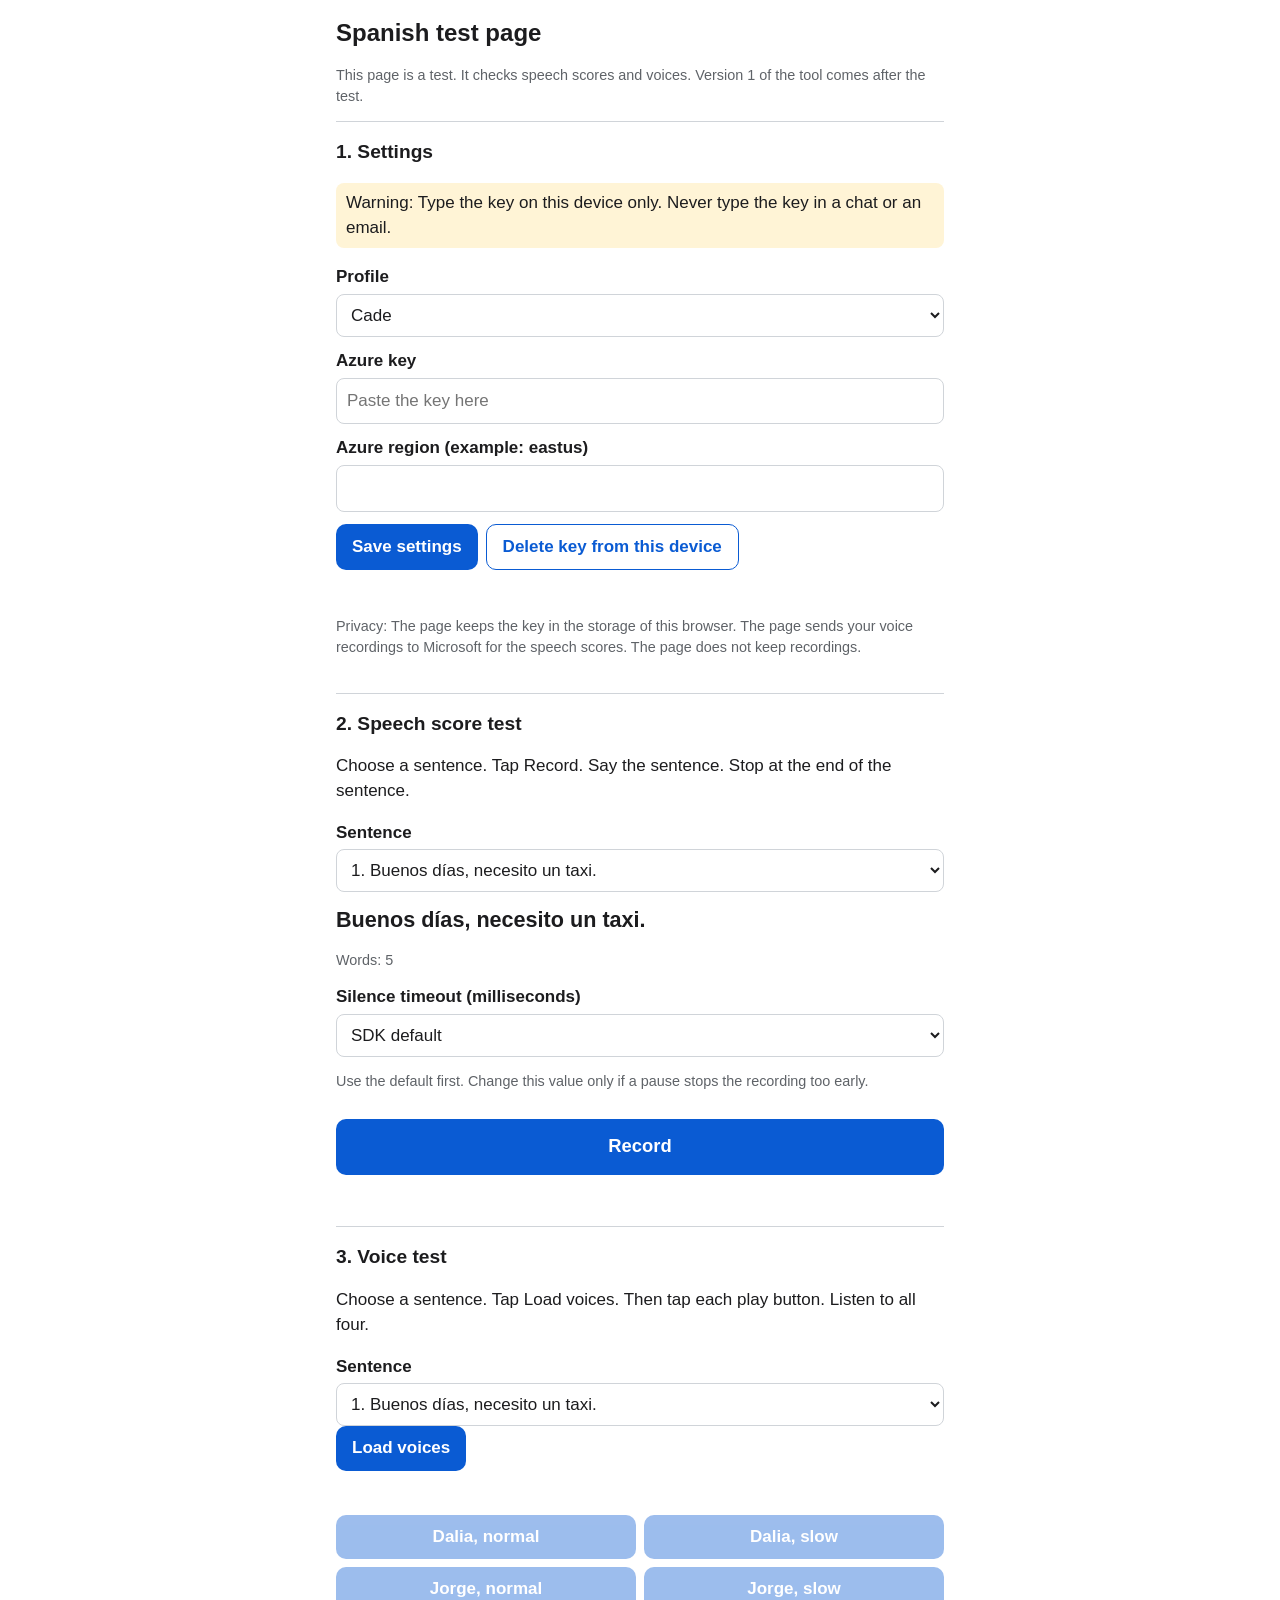
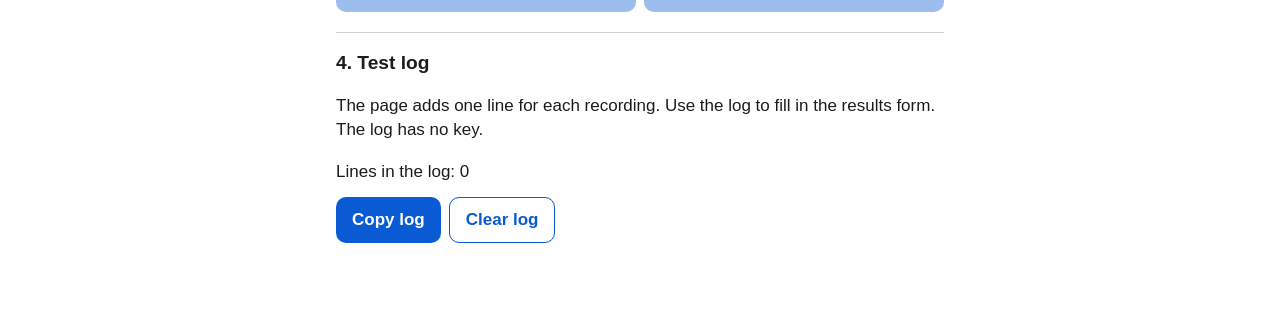
==== index.html @ cf4aa792 "Add files via upload" ====
<!DOCTYPE html>
<html lang="en">
<head>
  <meta charset="utf-8">
  <meta name="viewport" content="width=device-width, initial-scale=1, viewport-fit=cover">
  <title>Spanish test page</title>
  <meta name="apple-mobile-web-app-capable" content="yes">
  <meta name="mobile-web-app-capable" content="yes">
  <meta name="apple-mobile-web-app-title" content="Spanish test">
  <meta name="apple-mobile-web-app-status-bar-style" content="default">
  <link rel="manifest" href="manifest.webmanifest">
  <link rel="stylesheet" href="css/styles.css">
</head>
<body>
  <main>
    <h1>Spanish test page</h1>
    <p class="note">This page is a test. It checks speech scores and voices. Version 1 of the tool comes after the test.</p>

    <!-- SETTINGS -->
    <section id="settings">
      <h2>1. Settings</h2>
      <p class="warn">Warning: Type the key on this device only. Never type the key in a chat or an email.</p>
      <label for="profile">Profile</label>
      <select id="profile">
        <option value="cade">Cade</option>
        <option value="casey">Casey</option>
      </select>

      <label for="azureKey">Azure key</label>
      <input id="azureKey" type="password" autocomplete="off" autocapitalize="off" autocorrect="off" spellcheck="false">

      <label for="azureRegion">Azure region (example: eastus)</label>
      <input id="azureRegion" type="text" autocomplete="off" autocapitalize="off" autocorrect="off" spellcheck="false">

      <div class="row">
        <button id="saveSettings" type="button">Save settings</button>
        <button id="clearKey" type="button" class="secondary">Delete key from this device</button>
      </div>
      <p id="settingsStatus" class="status" role="status"></p>
      <p class="note">Privacy: The page keeps the key in the storage of this browser. The page sends your voice recordings to Microsoft for the speech scores. The page does not keep recordings.</p>
    </section>

    <!-- FUNCTION 1: SPEECH SCORE -->
    <section id="scoreTest">
      <h2>2. Speech score test</h2>
      <p>Choose a sentence. Tap Record. Say the sentence. Stop at the end of the sentence.</p>

      <label for="sentence">Sentence</label>
      <select id="sentence"></select>

      <p id="sentenceText" class="sentence" lang="es-MX"></p>
      <p id="sentenceCount" class="note"></p>

      <label for="silenceMs">Silence timeout (milliseconds)</label>
      <select id="silenceMs">
        <option value="">SDK default</option>
        <option value="1000">1000</option>
        <option value="2000">2000</option>
        <option value="3000">3000</option>
      </select>
      <p class="note">Use the default first. Change this value only if a pause stops the recording too early.</p>

      <button id="recordBtn" type="button" class="big">Record</button>
      <p id="recordStatus" class="status" role="status"></p>
      <p id="busy" class="busy" hidden>Waiting for the result from Azure…</p>

      <div id="resultBox" hidden>
        <h3>Result</h3>
        <p id="verdict" class="verdict"></p>
        <p id="scoreWarning" class="warn" hidden></p>
        <table class="scores">
          <tbody>
            <tr><th>Pronunciation score</th><td id="sPron">-</td></tr>
            <tr><th>Accuracy</th><td id="sAcc">-</td></tr>
            <tr><th>Fluency</th><td id="sFlu">-</td></tr>
            <tr><th>Completeness</th><td id="sCom">-</td></tr>
            <tr><th>Omitted words</th><td id="sOmit">-</td></tr>
            <tr><th>Inserted words</th><td id="sIns">-</td></tr>
            <tr><th>Words in the sentence</th><td id="sWords">-</td></tr>
            <tr><th>Time: tap to result</th><td id="tTotal">-</td></tr>
            <tr><th>Time: end of speech to result</th><td id="tWait">-</td></tr>
            <tr><th>Length of audio</th><td id="tAudio">-</td></tr>
          </tbody>
        </table>
        <p class="note">Pass rule in this test: accuracy 75 or more, fluency 70 or more, and no omitted word.</p>

        <h3>Words</h3>
        <p class="note">Green is 80 or more. Yellow is 60 to 79. Red is less than 60. Tap a word to see its score.</p>
        <div id="words" class="words"></div>
        <p id="wordDetail" class="status" role="status"></p>

        <h3>Text that Azure heard</h3>
        <p id="heard" lang="es-MX"></p>

        <details>
          <summary>All results from Azure (raw)</summary>
          <pre id="rawJson"></pre>
        </details>
      </div>
    </section>

    <!-- FUNCTION 2: VOICES -->
    <section id="voiceTest">
      <h2>3. Voice test</h2>
      <p>Choose a sentence. Tap Load voices. Then tap each play button. Listen to all four.</p>

      <label for="voiceSentence">Sentence</label>
      <select id="voiceSentence"></select>

      <button id="loadVoices" type="button">Load voices</button>
      <p id="voiceStatus" class="status" role="status"></p>

      <div class="grid">
        <button type="button" class="play" data-voice="es-MX-DaliaNeural" data-rate="1" disabled>Dalia, normal</button>
        <button type="button" class="play" data-voice="es-MX-DaliaNeural" data-rate="0.85" disabled>Dalia, slow</button>
        <button type="button" class="play" data-voice="es-MX-JorgeNeural" data-rate="1" disabled>Jorge, normal</button>
        <button type="button" class="play" data-voice="es-MX-JorgeNeural" data-rate="0.85" disabled>Jorge, slow</button>
      </div>
      <audio id="player" playsinline></audio>
    </section>

    <!-- LOG -->
    <section id="logSection">
      <h2>4. Test log</h2>
      <p>The page adds one line for each recording. Use the log to fill in the results form. The log has no key.</p>
      <p id="logCount" class="status"></p>
      <div class="row">
        <button id="copyLog" type="button">Copy log</button>
        <button id="clearLog" type="button" class="secondary">Clear log</button>
      </div>
      <textarea id="logText" rows="6" readonly hidden></textarea>
      <p id="logStatus" class="status" role="status"></p>
    </section>
  </main>

  <script src="js/vendor/microsoft.cognitiveservices.speech.sdk.bundle-min.js"></script>
  <script src="js/test.js"></script>
</body>
</html>
---- css/styles.css ----
/* Spanish test page - styles. Plain CSS, no framework. */

:root {
  --bg: #ffffff;
  --fg: #1c1c1e;
  --muted: #5f6368;
  --line: #d0d4d9;
  --accent: #0a5bd3;
  --accent-fg: #ffffff;
  --green: #1e8e3e;
  --yellow: #f2b600;
  --red: #d93025;
  --warn-bg: #fff4d6;
}

@media (prefers-color-scheme: dark) {
  :root {
    --bg: #121212;
    --fg: #f1f1f1;
    --muted: #a8adb3;
    --line: #3a3d41;
    --accent: #5b9dff;
    --accent-fg: #0b0b0b;
    --warn-bg: #3b3115;
  }
}

* { box-sizing: border-box; }

html { -webkit-text-size-adjust: 100%; }

body {
  margin: 0;
  background: var(--bg);
  color: var(--fg);
  font: 17px/1.45 -apple-system, BlinkMacSystemFont, "Helvetica Neue", Arial, sans-serif;
  padding: env(safe-area-inset-top) env(safe-area-inset-right) env(safe-area-inset-bottom) env(safe-area-inset-left);
}

main {
  max-width: 640px;
  margin: 0 auto;
  padding: 16px;
}

h1 { font-size: 1.5rem; margin: 0 0 8px; }
h2 { font-size: 1.2rem; margin: 0 0 8px; }
h3 { font-size: 1.05rem; margin: 20px 0 6px; }

section {
  border-top: 1px solid var(--line);
  padding: 16px 0 20px;
}

label {
  display: block;
  margin: 12px 0 4px;
  font-weight: 600;
}

input, select, textarea {
  width: 100%;
  font: inherit; /* 17px or more stops zoom on iPhone */
  padding: 10px;
  border: 1px solid var(--line);
  border-radius: 8px;
  background: var(--bg);
  color: var(--fg);
}

textarea { font-family: ui-monospace, Menlo, monospace; font-size: 13px; margin-top: 8px; }

button {
  font: inherit;
  font-weight: 600;
  min-height: 44px;
  padding: 10px 16px;
  border: 0;
  border-radius: 10px;
  background: var(--accent);
  color: var(--accent-fg);
  cursor: pointer;
  touch-action: manipulation;
}

button.secondary {
  background: transparent;
  color: var(--accent);
  border: 1px solid var(--accent);
}

button.big { width: 100%; min-height: 56px; margin-top: 12px; font-size: 1.15rem; }
button.recording { background: var(--red); color: #ffffff; }
button:disabled { opacity: 0.4; cursor: default; }

.row { display: flex; flex-wrap: wrap; gap: 8px; margin-top: 12px; }
.grid { display: grid; grid-template-columns: 1fr 1fr; gap: 8px; margin-top: 12px; }

.note { color: var(--muted); font-size: 0.9rem; }
.status { min-height: 1.4em; margin: 8px 0 0; }
.status.error { color: var(--red); font-weight: 600; }
.warn { background: var(--warn-bg); padding: 8px 10px; border-radius: 8px; }

.sentence {
  font-size: 1.35rem;
  font-weight: 600;
  margin: 12px 0 2px;
}

.busy { font-weight: 600; }

.verdict { font-size: 1.15rem; font-weight: 700; }
.verdict.pass { color: var(--green); }
.verdict.fail { color: var(--red); }

table.scores { width: 100%; border-collapse: collapse; margin: 8px 0; }
table.scores th, table.scores td { text-align: left; padding: 6px 4px; border-bottom: 1px solid var(--line); font-weight: 400; }
table.scores td { font-weight: 700; text-align: right; }

.words { display: flex; flex-wrap: wrap; gap: 6px; }
.word {
  min-height: 40px;
  padding: 6px 10px;
  border-radius: 8px;
  border: 2px solid transparent;
  background: var(--line);
  color: var(--fg);
  font-weight: 600;
}
.word.green { background: var(--green); color: #ffffff; }
.word.yellow { background: var(--yellow); color: #1c1c1e; }
.word.red { background: var(--red); color: #ffffff; }
.word.omitted { text-decoration: line-through; border-color: var(--fg); }
.word.inserted { border-style: dashed; border-color: var(--fg); }

details { margin-top: 16px; }
pre {
  white-space: pre-wrap;
  word-break: break-word;
  font-size: 12px;
  background: var(--line);
  padding: 10px;
  border-radius: 8px;
  max-height: 360px;
  overflow: auto;
}
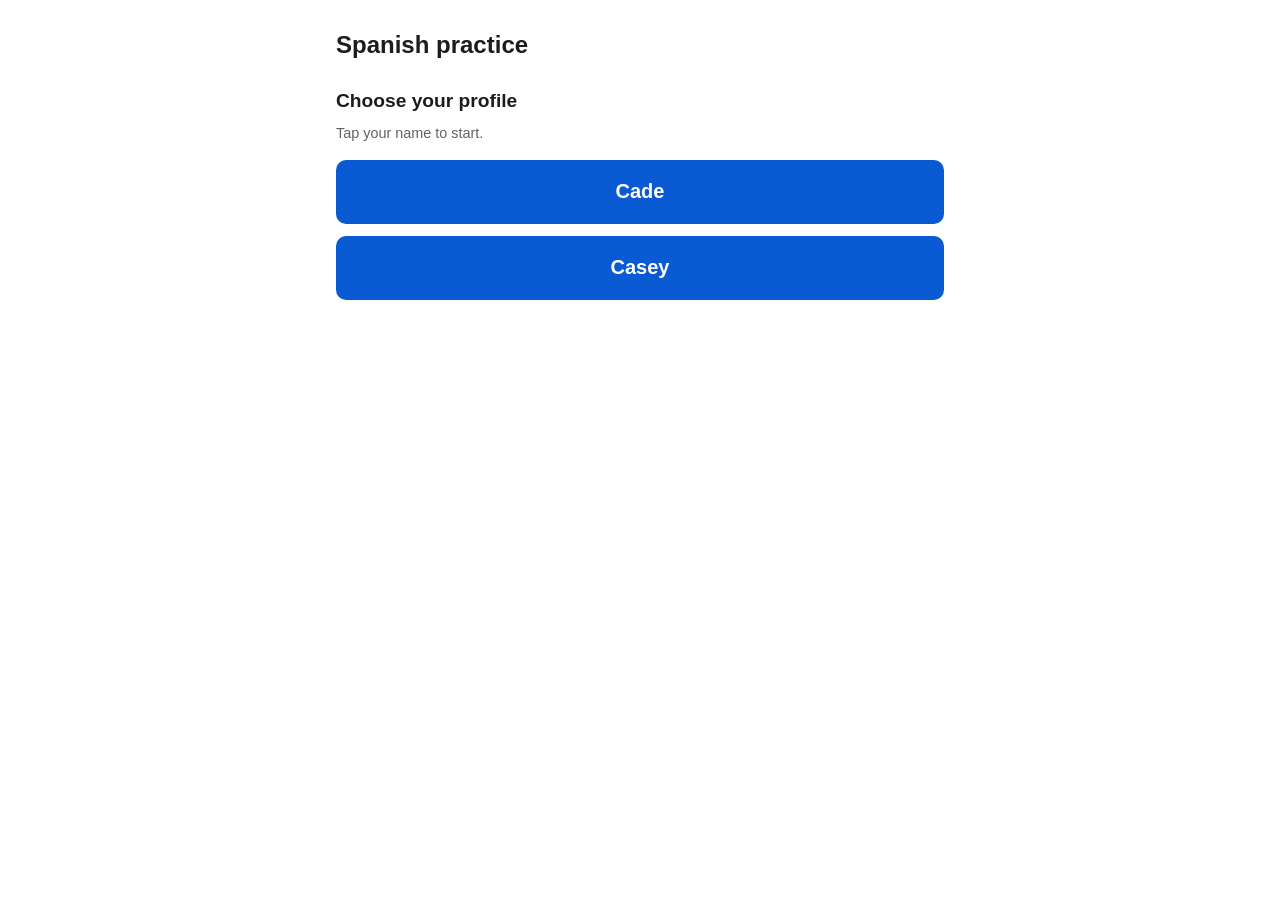
==== commit 69c04c43: "Step 7: page frame (profiles, Settings, lesson loader) - New main page: profile choice, lesson list," ====
--- a/index.html
+++ b/index.html
@@ -1,139 +1,117 @@
-<!DOCTYPE html>
+<!doctype html>
 <html lang="en">
 <head>
   <meta charset="utf-8">
   <meta name="viewport" content="width=device-width, initial-scale=1, viewport-fit=cover">
-  <title>Spanish test page</title>
   <meta name="apple-mobile-web-app-capable" content="yes">
   <meta name="mobile-web-app-capable" content="yes">
-  <meta name="apple-mobile-web-app-title" content="Spanish test">
-  <meta name="apple-mobile-web-app-status-bar-style" content="default">
+  <meta name="apple-mobile-web-app-title" content="Spanish">
   <link rel="manifest" href="manifest.webmanifest">
+  <link rel="icon" href="data:,">
   <link rel="stylesheet" href="css/styles.css">
+  <title>Spanish practice</title>
 </head>
 <body>
-  <main>
-    <h1>Spanish test page</h1>
-    <p class="note">This page is a test. It checks speech scores and voices. Version 1 of the tool comes after the test.</p>
+<main>
+  <!-- Shows when Safari cannot save data. -->
+  <p id="banner-storage" class="banner" role="alert" data-t="storageBlocked" hidden></p>
 
-    <!-- SETTINGS -->
-    <section id="settings">
-      <h2>1. Settings</h2>
-      <p class="warn">Warning: Type the key on this device only. Never type the key in a chat or an email.</p>
-      <label for="profile">Profile</label>
-      <select id="profile">
-        <option value="cade">Cade</option>
-        <option value="casey">Casey</option>
-      </select>
+  <!-- Screen 1: choose a profile. -->
+  <section id="screen-profile" hidden>
+    <h1 data-t="appTitle"></h1>
+    <h2 data-t="chooseProfile"></h2>
+    <p class="note" data-t="chooseProfileHint"></p>
+    <div class="stack">
+      <button type="button" class="big" data-profile="cade"></button>
+      <button type="button" class="big" data-profile="casey"></button>
+    </div>
+  </section>
 
-      <label for="azureKey">Azure key</label>
-      <input id="azureKey" type="password" autocomplete="off" autocapitalize="off" autocorrect="off" spellcheck="false">
+  <!-- Screen 2: list of lessons. -->
+  <section id="screen-lessons" hidden>
+    <header class="topbar">
+      <div>
+        <h1 data-t="appTitle"></h1>
+        <p id="lessons-profile" class="note"></p>
+      </div>
+      <button type="button" id="btn-settings" class="secondary" data-t="settings"></button>
+    </header>
+    <p id="lessons-status" class="status" role="status"></p>
+    <button type="button" id="btn-retry" data-t="retry" hidden></button>
+    <div id="lessons-list" class="stack"></div>
+    <details id="lessons-problems" hidden>
+      <summary id="lessons-problems-title"></summary>
+      <div id="lessons-problems-body"></div>
+    </details>
+  </section>
 
-      <label for="azureRegion">Azure region (example: eastus)</label>
-      <input id="azureRegion" type="text" autocomplete="off" autocapitalize="off" autocorrect="off" spellcheck="false">
+  <!-- Screen 3: one lesson. -->
+  <section id="screen-lesson" hidden>
+    <button type="button" id="btn-lesson-back" class="secondary" data-t="back"></button>
+    <h1 id="lesson-title"></h1>
+    <p id="lesson-title-en" class="note"></p>
+    <h2 data-t="exercises"></h2>
+    <ol id="exercise-list" class="exercise-list"></ol>
+    <p class="note" data-t="exercisesNotReady"></p>
+  </section>
 
+  <!-- Screen 4: settings. -->
+  <section id="screen-settings" hidden>
+    <button type="button" id="btn-settings-back" class="secondary" data-t="back" hidden></button>
+    <h1 data-t="settings"></h1>
+    <p id="settings-notice" class="warn" hidden></p>
+
+    <label for="sel-profile" data-t="profile"></label>
+    <select id="sel-profile"></select>
+
+    <label for="sel-lang" data-t="explanationLang"></label>
+    <select id="sel-lang">
+      <option value="en" data-t="langEnglish"></option>
+      <option value="es" data-t="langSpanish"></option>
+    </select>
+
+    <label for="inp-key" data-t="azureKey"></label>
+    <input id="inp-key" type="text" class="secret" autocomplete="off" autocapitalize="off"
+           autocorrect="off" spellcheck="false">
+
+    <label for="inp-region" data-t="azureRegion"></label>
+    <input id="inp-region" type="text" autocomplete="off" autocapitalize="off"
+           autocorrect="off" spellcheck="false">
+    <p class="note" data-t="regionHint"></p>
+
+    <div class="row">
+      <button type="button" id="btn-save" data-t="save"></button>
+      <button type="button" id="btn-delete-key" class="secondary" data-t="deleteKey"></button>
+    </div>
+    <p id="settings-status" class="status" role="status"></p>
+
+    <h2 data-t="privacyTitle"></h2>
+    <p data-t="privacyNote"></p>
+    <p data-t="homeScreenTip"></p>
+
+    <h2 data-t="backupTitle"></h2>
+    <p class="note" data-t="backupHint"></p>
+    <div class="row">
+      <button type="button" id="btn-backup-save" class="secondary" data-t="backupSave"></button>
+      <!-- A label opens the file chooser. This works on iPhone without a script. -->
+      <label for="inp-backup-file" id="btn-backup-load" class="button secondary" data-t="backupLoad"></label>
+    </div>
+    <input id="inp-backup-file" type="file" accept=".json,application/json" class="visually-hidden">
+    <div id="backup-confirm" class="confirm" hidden>
+      <p data-t="backupConfirmReplace"></p>
       <div class="row">
-        <button id="saveSettings" type="button">Save settings</button>
-        <button id="clearKey" type="button" class="secondary">Delete key from this device</button>
+        <button type="button" id="btn-backup-yes" data-t="backupConfirmYes"></button>
+        <button type="button" id="btn-backup-no" class="secondary" data-t="cancel"></button>
       </div>
-      <p id="settingsStatus" class="status" role="status"></p>
-      <p class="note">Privacy: The page keeps the key in the storage of this browser. The page sends your voice recordings to Microsoft for the speech scores. The page does not keep recordings.</p>
-    </section>
+    </div>
+    <p id="backup-status" class="status" role="status"></p>
+  </section>
+</main>
 
-    <!-- FUNCTION 1: SPEECH SCORE -->
-    <section id="scoreTest">
-      <h2>2. Speech score test</h2>
-      <p>Choose a sentence. Tap Record. Say the sentence. Stop at the end of the sentence.</p>
-
-      <label for="sentence">Sentence</label>
-      <select id="sentence"></select>
-
-      <p id="sentenceText" class="sentence" lang="es-MX"></p>
-      <p id="sentenceCount" class="note"></p>
-
-      <label for="silenceMs">Silence timeout (milliseconds)</label>
-      <select id="silenceMs">
-        <option value="">SDK default</option>
-        <option value="1000">1000</option>
-        <option value="2000">2000</option>
-        <option value="3000">3000</option>
-      </select>
-      <p class="note">Use the default first. Change this value only if a pause stops the recording too early.</p>
-
-      <button id="recordBtn" type="button" class="big">Record</button>
-      <p id="recordStatus" class="status" role="status"></p>
-      <p id="busy" class="busy" hidden>Waiting for the result from Azure…</p>
-
-      <div id="resultBox" hidden>
-        <h3>Result</h3>
-        <p id="verdict" class="verdict"></p>
-        <p id="scoreWarning" class="warn" hidden></p>
-        <table class="scores">
-          <tbody>
-            <tr><th>Pronunciation score</th><td id="sPron">-</td></tr>
-            <tr><th>Accuracy</th><td id="sAcc">-</td></tr>
-            <tr><th>Fluency</th><td id="sFlu">-</td></tr>
-            <tr><th>Completeness</th><td id="sCom">-</td></tr>
-            <tr><th>Omitted words</th><td id="sOmit">-</td></tr>
-            <tr><th>Inserted words</th><td id="sIns">-</td></tr>
-            <tr><th>Words in the sentence</th><td id="sWords">-</td></tr>
-            <tr><th>Time: tap to result</th><td id="tTotal">-</td></tr>
-            <tr><th>Time: end of speech to result</th><td id="tWait">-</td></tr>
-            <tr><th>Length of audio</th><td id="tAudio">-</td></tr>
-          </tbody>
-        </table>
-        <p class="note">Pass rule in this test: accuracy 75 or more, fluency 70 or more, and no omitted word.</p>
-
-        <h3>Words</h3>
-        <p class="note">Green is 80 or more. Yellow is 60 to 79. Red is less than 60. Tap a word to see its score.</p>
-        <div id="words" class="words"></div>
-        <p id="wordDetail" class="status" role="status"></p>
-
-        <h3>Text that Azure heard</h3>
-        <p id="heard" lang="es-MX"></p>
-
-        <details>
-          <summary>All results from Azure (raw)</summary>
-          <pre id="rawJson"></pre>
-        </details>
-      </div>
-    </section>
-
-    <!-- FUNCTION 2: VOICES -->
-    <section id="voiceTest">
-      <h2>3. Voice test</h2>
-      <p>Choose a sentence. Tap Load voices. Then tap each play button. Listen to all four.</p>
-
-      <label for="voiceSentence">Sentence</label>
-      <select id="voiceSentence"></select>
-
-      <button id="loadVoices" type="button">Load voices</button>
-      <p id="voiceStatus" class="status" role="status"></p>
-
-      <div class="grid">
-        <button type="button" class="play" data-voice="es-MX-DaliaNeural" data-rate="1" disabled>Dalia, normal</button>
-        <button type="button" class="play" data-voice="es-MX-DaliaNeural" data-rate="0.85" disabled>Dalia, slow</button>
-        <button type="button" class="play" data-voice="es-MX-JorgeNeural" data-rate="1" disabled>Jorge, normal</button>
-        <button type="button" class="play" data-voice="es-MX-JorgeNeural" data-rate="0.85" disabled>Jorge, slow</button>
-      </div>
-      <audio id="player" playsinline></audio>
-    </section>
-
-    <!-- LOG -->
-    <section id="logSection">
-      <h2>4. Test log</h2>
-      <p>The page adds one line for each recording. Use the log to fill in the results form. The log has no key.</p>
-      <p id="logCount" class="status"></p>
-      <div class="row">
-        <button id="copyLog" type="button">Copy log</button>
-        <button id="clearLog" type="button" class="secondary">Clear log</button>
-      </div>
-      <textarea id="logText" rows="6" readonly hidden></textarea>
-      <p id="logStatus" class="status" role="status"></p>
-    </section>
-  </main>
-
-  <script src="js/vendor/microsoft.cognitiveservices.speech.sdk.bundle-min.js"></script>
-  <script src="js/test.js"></script>
+<script src="js/config.js"></script>
+<script src="js/storage.js"></script>
+<script src="js/text.js"></script>
+<script src="js/lessons.js"></script>
+<script src="js/app.js"></script>
 </body>
 </html>
--- a/css/styles.css
+++ b/css/styles.css
@@ -1,4 +1,4 @@
-/* Spanish test page - styles. Plain CSS, no framework. */
+/* Spanish practice - styles. Plain CSS, no framework. */
 
 :root {
   --bg: #ffffff;
@@ -11,6 +11,7 @@
   --yellow: #f2b600;
   --red: #d93025;
   --warn-bg: #fff4d6;
+  --card-bg: #f4f6f8;
 }
 
 @media (prefers-color-scheme: dark) {
@@ -22,12 +23,15 @@
     --accent: #5b9dff;
     --accent-fg: #0b0b0b;
     --warn-bg: #3b3115;
+    --card-bg: #1e1f22;
   }
 }
 
 * { box-sizing: border-box; }
 
 html { -webkit-text-size-adjust: 100%; }
+
+[hidden] { display: none !important; }
 
 body {
   margin: 0;
@@ -43,34 +47,33 @@
   padding: 16px;
 }
 
-h1 { font-size: 1.5rem; margin: 0 0 8px; }
-h2 { font-size: 1.2rem; margin: 0 0 8px; }
-h3 { font-size: 1.05rem; margin: 20px 0 6px; }
-
-section {
-  border-top: 1px solid var(--line);
-  padding: 16px 0 20px;
-}
+h1 { font-size: 1.5rem; margin: 12px 0 4px; }
+h2 { font-size: 1.2rem; margin: 24px 0 8px; }
+p { margin: 8px 0; }
 
 label {
   display: block;
-  margin: 12px 0 4px;
+  margin: 16px 0 4px;
   font-weight: 600;
 }
 
-input, select, textarea {
+/* 17px or more stops the zoom on iPhone. */
+input, select {
   width: 100%;
-  font: inherit; /* 17px or more stops zoom on iPhone */
+  font: inherit;
+  font-size: 17px;
   padding: 10px;
+  min-height: 44px;
   border: 1px solid var(--line);
   border-radius: 8px;
   background: var(--bg);
   color: var(--fg);
 }
 
-textarea { font-family: ui-monospace, Menlo, monospace; font-size: 13px; margin-top: 8px; }
+/* A text input that hides the characters. Safari then offers no password autofill. */
+input.secret { -webkit-text-security: disc; }
 
-button {
+button, label.button {
   font: inherit;
   font-weight: 600;
   min-height: 44px;
@@ -83,64 +86,77 @@
   touch-action: manipulation;
 }
 
-button.secondary {
+button.secondary, label.button.secondary {
   background: transparent;
   color: var(--accent);
   border: 1px solid var(--accent);
 }
 
-button.big { width: 100%; min-height: 56px; margin-top: 12px; font-size: 1.15rem; }
-button.recording { background: var(--red); color: #ffffff; }
+button.big { width: 100%; min-height: 64px; font-size: 1.25rem; }
 button:disabled { opacity: 0.4; cursor: default; }
 
+.stack { display: flex; flex-direction: column; gap: 12px; margin-top: 16px; }
 .row { display: flex; flex-wrap: wrap; gap: 8px; margin-top: 12px; }
-.grid { display: grid; grid-template-columns: 1fr 1fr; gap: 8px; margin-top: 12px; }
+
+.topbar {
+  display: flex;
+  justify-content: space-between;
+  align-items: flex-start;
+  gap: 12px;
+}
+.topbar h1 { margin-top: 0; }
 
 .note { color: var(--muted); font-size: 0.9rem; }
 .status { min-height: 1.4em; margin: 8px 0 0; }
 .status.error { color: var(--red); font-weight: 600; }
-.warn { background: var(--warn-bg); padding: 8px 10px; border-radius: 8px; }
+.warn, .banner { background: var(--warn-bg); padding: 10px 12px; border-radius: 8px; }
+.banner { font-weight: 600; }
 
-.sentence {
-  font-size: 1.35rem;
-  font-weight: 600;
-  margin: 12px 0 2px;
+.confirm {
+  margin-top: 12px;
+  padding: 12px;
+  border: 1px solid var(--line);
+  border-radius: 8px;
+  background: var(--card-bg);
 }
+.confirm p { margin-top: 0; }
 
-.busy { font-weight: 600; }
+/* Lesson list: each lesson is one large button. */
+button.lesson-item {
+  display: block;
+  width: 100%;
+  min-height: 72px;
+  padding: 14px 16px;
+  text-align: left;
+  font-weight: 400;
+  background: var(--card-bg);
+  color: var(--fg);
+  border: 1px solid var(--line);
+}
+.lesson-item .lesson-title { display: block; font-size: 1.15rem; font-weight: 700; }
+.lesson-item .lesson-title-en { display: block; color: var(--muted); }
+.lesson-item .lesson-meta { display: block; margin-top: 6px; font-size: 0.9rem; color: var(--muted); }
 
-.verdict { font-size: 1.15rem; font-weight: 700; }
-.verdict.pass { color: var(--green); }
-.verdict.fail { color: var(--red); }
+.exercise-list { padding-left: 0; list-style: none; }
+.exercise-list li {
+  padding: 12px 14px;
+  margin-bottom: 8px;
+  border: 1px solid var(--line);
+  border-radius: 10px;
+  background: var(--card-bg);
+}
+.exercise-list .exercise-type { color: var(--muted); }
 
-table.scores { width: 100%; border-collapse: collapse; margin: 8px 0; }
-table.scores th, table.scores td { text-align: left; padding: 6px 4px; border-bottom: 1px solid var(--line); font-weight: 400; }
-table.scores td { font-weight: 700; text-align: right; }
+details { margin-top: 20px; }
+summary { cursor: pointer; font-weight: 600; min-height: 44px; display: flex; align-items: center; }
+.problem-file { font-weight: 600; margin: 12px 0 4px; word-break: break-word; }
+.problem-list { margin: 0; padding-left: 20px; font-size: 0.9rem; }
 
-.words { display: flex; flex-wrap: wrap; gap: 6px; }
-.word {
-  min-height: 40px;
-  padding: 6px 10px;
-  border-radius: 8px;
-  border: 2px solid transparent;
-  background: var(--line);
-  color: var(--fg);
-  font-weight: 600;
+/* A label that looks like a button. It opens the file chooser. */
+label.button { display: inline-flex; align-items: center; justify-content: center; margin: 0; font-weight: 600; }
+
+/* Hide an element on screen but keep it usable. */
+.visually-hidden {
+  position: absolute; width: 1px; height: 1px; padding: 0; margin: -1px;
+  overflow: hidden; clip: rect(0 0 0 0); white-space: nowrap; border: 0;
 }
-.word.green { background: var(--green); color: #ffffff; }
-.word.yellow { background: var(--yellow); color: #1c1c1e; }
-.word.red { background: var(--red); color: #ffffff; }
-.word.omitted { text-decoration: line-through; border-color: var(--fg); }
-.word.inserted { border-style: dashed; border-color: var(--fg); }
-
-details { margin-top: 16px; }
-pre {
-  white-space: pre-wrap;
-  word-break: break-word;
-  font-size: 12px;
-  background: var(--line);
-  padding: 10px;
-  border-radius: 8px;
-  max-height: 360px;
-  overflow: auto;
-}
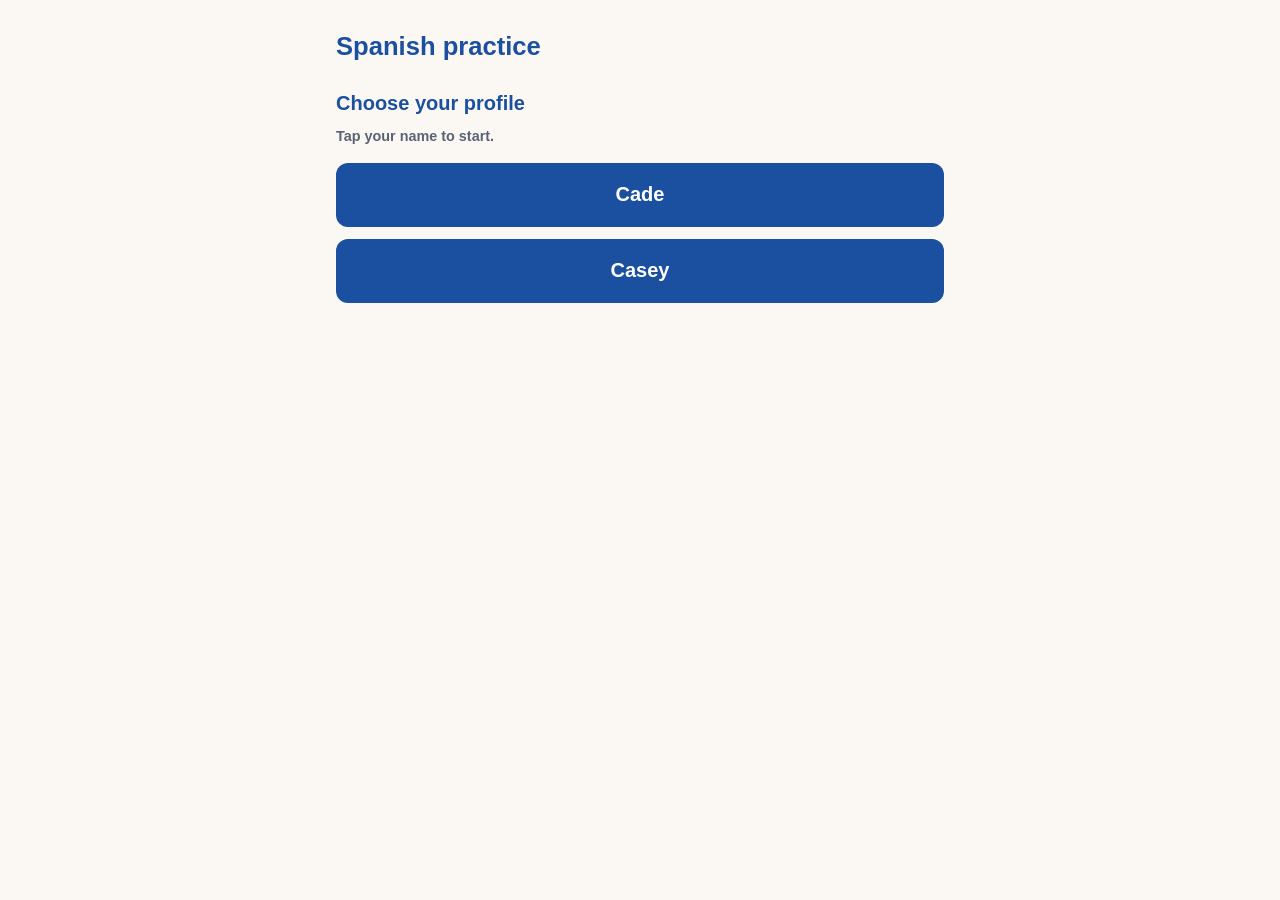
==== commit 7c1a7ba7: "Refresh the interface: Talavera blue, rosa mexicano accent, bold type - Color tokens in css/styles.c" ====
--- a/index.html
+++ b/index.html
@@ -6,6 +6,8 @@
   <meta name="apple-mobile-web-app-capable" content="yes">
   <meta name="mobile-web-app-capable" content="yes">
   <meta name="apple-mobile-web-app-title" content="Spanish">
+  <meta name="theme-color" content="#1B4FA0" media="(prefers-color-scheme: light)">
+  <meta name="theme-color" content="#121826" media="(prefers-color-scheme: dark)">
   <link rel="manifest" href="manifest.webmanifest">
   <link rel="icon" href="data:,">
   <link rel="stylesheet" href="css/styles.css">
@@ -50,9 +52,8 @@
     <button type="button" id="btn-lesson-back" class="secondary" data-t="back"></button>
     <h1 id="lesson-title"></h1>
     <p id="lesson-title-en" class="note"></p>
-    <h2 data-t="exercises"></h2>
-    <ol id="exercise-list" class="exercise-list"></ol>
-    <p class="note" data-t="exercisesNotReady"></p>
+    <!-- runner.js draws the lesson here: start, exercises, and the end. -->
+    <div id="lesson-runner"></div>
   </section>
 
   <!-- Screen 4: settings. -->
@@ -112,6 +113,15 @@
 <script src="js/storage.js"></script>
 <script src="js/text.js"></script>
 <script src="js/lessons.js"></script>
+<script src="js/vendor/microsoft.cognitiveservices.speech.sdk.bundle-min.js"></script>
+<script src="js/audio.js"></script>
+<script src="js/speech.js"></script>
+<script src="js/score-view.js"></script>
+<script src="js/ex-listen-choose.js"></script>
+<script src="js/ex-listen-type.js"></script>
+<script src="js/ex-repeat.js"></script>
+<script src="js/ex-read-aloud.js"></script>
+<script src="js/runner.js"></script>
 <script src="js/app.js"></script>
 </body>
 </html>
--- a/css/styles.css
+++ b/css/styles.css
@@ -1,29 +1,51 @@
 /* Spanish practice - styles. Plain CSS, no framework. */
 
+/* Colors.
+   Main color: Talavera blue. Accent color: rosa mexicano (pink).
+   Use the accent only for the main action, the current item, and small highlights.
+   Keep green, yellow, and red for the meaning of scores and for pass or fail. */
 :root {
-  --bg: #ffffff;
-  --fg: #1c1c1e;
-  --muted: #5f6368;
-  --line: #d0d4d9;
-  --accent: #0a5bd3;
-  --accent-fg: #ffffff;
+  /* Main color (blue) */
+  --blue: #1b4fa0;          /* fills: top bar, buttons with white text */
+  --blue-dark: #143c7a;     /* pressed or hover */
+  --blue-tint: #e8effa;     /* soft background */
+  --blue-ink: #1b4fa0;      /* blue text, outlines, focus ring */
+  /* Accent color (pink) */
+  --pink: #e6007e;          /* fill for the main button, with white text */
+  --pink-dark: #b80065;     /* pressed or hover */
+  --pink-tint: #fde6f2;     /* soft background of the current item */
+  --pink-hi: #e6007e;       /* progress, current-item outline, check marks */
+  /* Page */
+  --bg: #fbf8f3;
+  --card-bg: #ffffff;
+  --fg: #1c2230;
+  --muted: #5a6275;
+  --line: #d5dbe6;
+  --line-strong: #aab6cf;
+  --on-fill: #ffffff;       /* text on blue or pink fills */
+  --on-blue-soft: #dce6f7;  /* small text on the blue top bar */
+  --shadow: 0 1px 3px rgba(28, 34, 48, 0.12), 0 2px 8px rgba(28, 34, 48, 0.06);
+  /* Meaning colors: do not use for decoration */
   --green: #1e8e3e;
   --yellow: #f2b600;
   --red: #d93025;
   --warn-bg: #fff4d6;
-  --card-bg: #f4f6f8;
 }
 
 @media (prefers-color-scheme: dark) {
   :root {
-    --bg: #121212;
-    --fg: #f1f1f1;
-    --muted: #a8adb3;
-    --line: #3a3d41;
-    --accent: #5b9dff;
-    --accent-fg: #0b0b0b;
+    --blue-ink: #6e9be6;
+    --blue-tint: #1d2b4d;
+    --pink-tint: #4a1636;
+    --pink-hi: #ff4fa8;
+    --bg: #121826;
+    --card-bg: #1b2234;
+    --fg: #f1f3f8;
+    --muted: #a9b1c4;
+    --line: #34405a;
+    --line-strong: #4a5878;
     --warn-bg: #3b3115;
-    --card-bg: #1e1f22;
+    --shadow: 0 1px 3px rgba(0, 0, 0, 0.5);
   }
 }
 
@@ -37,7 +59,8 @@
   margin: 0;
   background: var(--bg);
   color: var(--fg);
-  font: 17px/1.45 -apple-system, BlinkMacSystemFont, "Helvetica Neue", Arial, sans-serif;
+  /* Bold system font. Body text is 600. Headings, buttons, and labels are 700 to 800. */
+  font: 600 17px/1.45 -apple-system, BlinkMacSystemFont, "Segoe UI", Roboto, sans-serif;
   padding: env(safe-area-inset-top) env(safe-area-inset-right) env(safe-area-inset-bottom) env(safe-area-inset-left);
 }
 
@@ -47,14 +70,18 @@
   padding: 16px;
 }
 
-h1 { font-size: 1.5rem; margin: 12px 0 4px; }
-h2 { font-size: 1.2rem; margin: 24px 0 8px; }
+h1 { font-size: 1.6rem; font-weight: 800; color: var(--blue-ink); margin: 12px 0 4px; }
+h2 { font-size: 1.25rem; font-weight: 800; color: var(--blue-ink); margin: 24px 0 8px; }
+a { color: var(--blue-ink); font-weight: 700; }
+
+/* A clear focus ring for keyboard and switch users. */
+:focus-visible { outline: 3px solid var(--blue-ink); outline-offset: 2px; }
 p { margin: 8px 0; }
 
 label {
   display: block;
   margin: 16px 0 4px;
-  font-weight: 600;
+  font-weight: 700;
 }
 
 /* 17px or more stops the zoom on iPhone. */
@@ -64,35 +91,47 @@
   font-size: 17px;
   padding: 10px;
   min-height: 44px;
-  border: 1px solid var(--line);
-  border-radius: 8px;
-  background: var(--bg);
+  border: 2px solid var(--line-strong);
+  border-radius: 10px;
+  background: var(--card-bg);
   color: var(--fg);
 }
+input:focus, select:focus { border-color: var(--blue-ink); }
 
 /* A text input that hides the characters. Safari then offers no password autofill. */
 input.secret { -webkit-text-security: disc; }
 
+/* A plain button is the main action of a screen (Start, Begin, Record, Next): pink. */
 button, label.button {
   font: inherit;
-  font-weight: 600;
-  min-height: 44px;
-  padding: 10px 16px;
+  font-weight: 700;
+  min-height: 48px;
+  padding: 10px 18px;
   border: 0;
-  border-radius: 10px;
-  background: var(--accent);
-  color: var(--accent-fg);
+  border-radius: 12px;
+  background: var(--pink);
+  color: var(--on-fill);
   cursor: pointer;
   touch-action: manipulation;
 }
-
+button:active { background: var(--pink-dark); }
+/* :where keeps this rule weak, so buttons with their own colors keep them. */
+@media (hover: hover) { :where(button:hover:not(:disabled)) { background: var(--pink-dark); } }
+
+/* A secondary button: white with a blue outline. */
 button.secondary, label.button.secondary {
-  background: transparent;
-  color: var(--accent);
-  border: 1px solid var(--accent);
-}
-
-button.big { width: 100%; min-height: 64px; font-size: 1.25rem; }
+  background: var(--card-bg);
+  color: var(--blue-ink);
+  border: 2px solid var(--blue-ink);
+}
+button.secondary:active, label.button.secondary:active { background: var(--blue-tint); }
+@media (hover: hover) { button.secondary:hover:not(:disabled), label.button.secondary:hover { background: var(--blue-tint); } }
+
+button.big { width: 100%; min-height: 64px; font-size: 1.25rem; font-weight: 800; }
+/* The two profile buttons are equal choices, so they are blue and not pink. */
+#screen-profile button.big { background: var(--blue); }
+#screen-profile button.big:active { background: var(--blue-dark); }
+@media (hover: hover) { #screen-profile button.big:hover { background: var(--blue-dark); } }
 button:disabled { opacity: 0.4; cursor: default; }
 
 .stack { display: flex; flex-direction: column; gap: 12px; margin-top: 16px; }
@@ -106,18 +145,35 @@
 }
 .topbar h1 { margin-top: 0; }
 
-.note { color: var(--muted); font-size: 0.9rem; }
+/* The top bar of the lesson list is a blue block with white text. */
+#screen-lessons .topbar {
+  align-items: center;
+  margin-top: 4px;
+  padding: 14px 16px;
+  border-radius: 14px;
+  background: var(--blue);
+  color: var(--on-fill);
+  box-shadow: var(--shadow);
+}
+#screen-lessons .topbar h1 { margin: 0; color: var(--on-fill); }
+#screen-lessons .topbar .note { margin: 2px 0 0; color: var(--on-blue-soft); }
+#screen-lessons .topbar button.secondary { background: transparent; color: var(--on-fill); border-color: var(--on-fill); flex: 0 0 auto; }
+#screen-lessons .topbar button.secondary:active { background: var(--blue-dark); }
+@media (hover: hover) { #screen-lessons .topbar button.secondary:hover { background: var(--blue-dark); } }
+
+.note { color: var(--muted); font-size: 0.9rem; font-weight: 600; }
 .status { min-height: 1.4em; margin: 8px 0 0; }
-.status.error { color: var(--red); font-weight: 600; }
+.status.error { color: var(--red); font-weight: 700; }
 .warn, .banner { background: var(--warn-bg); padding: 10px 12px; border-radius: 8px; }
-.banner { font-weight: 600; }
+.banner { font-weight: 700; }
 
 .confirm {
   margin-top: 12px;
   padding: 12px;
   border: 1px solid var(--line);
-  border-radius: 8px;
-  background: var(--card-bg);
+  border-radius: 12px;
+  background: var(--card-bg);
+  box-shadow: var(--shadow);
 }
 .confirm p { margin-top: 0; }
 
@@ -128,12 +184,17 @@
   min-height: 72px;
   padding: 14px 16px;
   text-align: left;
-  font-weight: 400;
+  font-weight: 600;
   background: var(--card-bg);
   color: var(--fg);
   border: 1px solid var(--line);
-}
-.lesson-item .lesson-title { display: block; font-size: 1.15rem; font-weight: 700; }
+  border-left: 8px solid var(--blue-ink);
+  border-radius: 14px;
+  box-shadow: var(--shadow);
+}
+button.lesson-item:active { background: var(--blue-tint); }
+@media (hover: hover) { button.lesson-item:hover { background: var(--blue-tint); } }
+.lesson-item .lesson-title { display: block; font-size: 1.2rem; font-weight: 800; color: var(--blue-ink); }
 .lesson-item .lesson-title-en { display: block; color: var(--muted); }
 .lesson-item .lesson-meta { display: block; margin-top: 6px; font-size: 0.9rem; color: var(--muted); }
 
@@ -142,21 +203,146 @@
   padding: 12px 14px;
   margin-bottom: 8px;
   border: 1px solid var(--line);
-  border-radius: 10px;
-  background: var(--card-bg);
+  border-radius: 12px;
+  background: var(--card-bg);
+  box-shadow: var(--shadow);
 }
 .exercise-list .exercise-type { color: var(--muted); }
 
 details { margin-top: 20px; }
-summary { cursor: pointer; font-weight: 600; min-height: 44px; display: flex; align-items: center; }
-.problem-file { font-weight: 600; margin: 12px 0 4px; word-break: break-word; }
+summary { cursor: pointer; font-weight: 700; color: var(--blue-ink); min-height: 44px; display: flex; align-items: center; }
+.problem-file { font-weight: 700; margin: 12px 0 4px; word-break: break-word; }
 .problem-list { margin: 0; padding-left: 20px; font-size: 0.9rem; }
 
 /* A label that looks like a button. It opens the file chooser. */
-label.button { display: inline-flex; align-items: center; justify-content: center; margin: 0; font-weight: 600; }
+label.button { display: inline-flex; align-items: center; justify-content: center; margin: 0; font-weight: 700; }
 
 /* Hide an element on screen but keep it usable. */
 .visually-hidden {
   position: absolute; width: 1px; height: 1px; padding: 0; margin: -1px;
   overflow: hidden; clip: rect(0 0 0 0); white-space: nowrap; border: 0;
 }
+
+/* ---------- Lesson runner (js/runner.js) ---------- */
+.run-count { margin: 12px 0 6px; font-weight: 700; color: var(--muted); }
+
+.run-bar {
+  height: 10px;
+  border-radius: 5px;
+  background: var(--blue-tint);
+  overflow: hidden;
+}
+.run-bar-fill { height: 100%; background: var(--pink-hi); }
+
+.run-audio { margin-top: 16px; }
+.run-audio button { flex: 1 1 140px; }
+
+.run-area { margin-top: 16px; }
+
+.run-english { margin-top: 16px; }
+.run-english-text { margin: 0; padding: 10px 12px; border-radius: 10px; background: var(--blue-tint); }
+
+.run-result {
+  margin-top: 16px;
+  padding: 12px 14px;
+  border: 1px solid var(--line);
+  border-radius: 12px;
+  background: var(--card-bg);
+  box-shadow: var(--shadow);
+}
+.run-result p { margin: 6px 0; }
+.run-verdict { font-size: 1.2rem; font-weight: 800; }
+.run-pass { color: var(--green); }
+.run-fail { color: var(--red); }
+.run-spanish { font-size: 1.3rem; font-weight: 800; }
+
+.run-nav button { flex: 1 1 140px; }
+
+/* ---------- Score view (js/score-view.js) ---------- */
+.sv-root { margin-top: 12px; }
+.sv-main { text-align: center; margin: 8px 0; }
+.sv-main-number { display: block; font-size: 2.6rem; font-weight: 800; line-height: 1.1; color: var(--blue-ink); }
+.sv-main-label { display: block; color: var(--muted); font-size: 0.9rem; }
+.sv-small-row { display: flex; justify-content: center; gap: 24px; margin: 8px 0 16px; }
+.sv-small { text-align: center; }
+.sv-small-number { display: block; font-size: 1.3rem; font-weight: 800; color: var(--blue-ink); }
+.sv-small-label { display: block; color: var(--muted); font-size: 0.85rem; }
+.sv-words-title { font-size: 1rem; font-weight: 800; margin: 12px 0 6px; }
+.sv-words { display: flex; flex-wrap: wrap; gap: 6px; }
+button.sv-word {
+  min-height: 44px; padding: 6px 12px; border-radius: 10px; font-weight: 700;
+  border: 2px solid transparent; background: var(--line); color: var(--fg);
+}
+button.sv-word.sv-green { background: var(--green); color: #ffffff; }
+button.sv-word.sv-yellow { background: var(--yellow); color: #1c1c1e; }
+button.sv-word.sv-red { background: var(--red); color: #ffffff; }
+button.sv-word.sv-omitted { text-decoration: line-through; border-color: var(--fg); }
+button.sv-word.sv-inserted { border-style: dashed; border-color: var(--fg); }
+button.sv-word.sv-selected { outline: 3px solid var(--blue-ink); outline-offset: 2px; }
+.sv-detail { min-height: 1.4em; margin: 8px 0; font-weight: 700; }
+.sv-legend { display: flex; flex-wrap: wrap; gap: 12px; color: var(--muted); font-size: 0.85rem; }
+.sv-legend-item { display: inline-flex; align-items: center; gap: 4px; }
+.sv-swatch { display: inline-block; width: 12px; height: 12px; border-radius: 3px; }
+.sv-swatch.sv-green { background: var(--green); }
+.sv-swatch.sv-yellow { background: var(--yellow); }
+.sv-swatch.sv-red { background: var(--red); }
+.sv-error { color: var(--red); font-weight: 700; }
+
+/* ---------- Listen and choose (js/ex-listen-choose.js) ---------- */
+.lc-prompt { margin: 0 0 12px; color: var(--muted); }
+.lc-grid { display: grid; grid-template-columns: 1fr 1fr; gap: 12px; }
+button.lc-choice { position: relative; padding: 6px; min-height: 0; background: var(--card-bg); border: 2px solid var(--line); border-radius: 14px; box-shadow: var(--shadow); cursor: pointer; line-height: 0; }
+button.lc-choice:active { background: var(--blue-tint); border-color: var(--blue-ink); }
+.lc-image { width: 100%; aspect-ratio: 1 / 1; object-fit: contain; display: block; border-radius: 8px; pointer-events: none; }
+button.lc-choice:disabled { cursor: default; opacity: 1; }
+button.lc-choice.lc-wrong { opacity: 0.35; border-color: var(--red); }
+.lc-wrong::after { content: "\2715"; position: absolute; top: 6px; right: 10px; font-size: 1.6rem; line-height: 1; color: var(--red); }
+button.lc-choice.lc-correct { border-color: var(--green); border-width: 4px; }
+.lc-correct::after { content: "\2713"; position: absolute; top: 6px; right: 10px; font-size: 1.8rem; line-height: 1; font-weight: 700; color: var(--green); }
+
+/* ---------- Listen and type (js/ex-listen-type.js) ---------- */
+.lt-prompt { margin: 0 0 12px; color: var(--muted); }
+.lt-form { display: flex; gap: 8px; align-items: stretch; }
+input.lt-input { flex: 1 1 auto; min-width: 0; width: auto; }
+button.lt-check { flex: 0 0 auto; }
+.lt-check:disabled, .lt-input:disabled { opacity: 0.6; cursor: default; }
+.lt-feedback { margin-top: 12px; }
+.lt-line { margin: 4px 0; }
+.lt-line-label { color: var(--muted); }
+.lt-line-value { font-weight: 800; }
+.lt-info { margin: 6px 0; padding: 8px 10px; background: var(--warn-bg); border-radius: 8px; }
+
+/* ---------- Record flow: repeat and read aloud (js/ex-repeat.js, js/ex-read-aloud.js) ---------- */
+.rp-flow { display: flex; flex-direction: column; gap: 12px; margin-top: 16px; }
+.rp-hint { margin: 0; }
+.rp-flow[data-state="listening"] .rp-record,
+.rp-flow[data-state="processing"] .rp-record { background: transparent; color: var(--red); border: 2px solid var(--red); }
+.rp-busy { align-self: center; width: 28px; height: 28px; border: 4px solid var(--line); border-top-color: var(--pink-hi); border-radius: 50%; animation: rp-spin 0.9s linear infinite; }
+@keyframes rp-spin { to { transform: rotate(360deg); } }
+@media (prefers-reduced-motion: reduce) { .rp-busy { animation: none; border-right-color: var(--pink-hi); } }
+.rp-status { text-align: center; }
+.rp-result { margin-top: 4px; }
+.ra-text { margin: 16px 0 0; font-size: 1.75rem; font-weight: 800; line-height: 1.3; text-align: center; overflow-wrap: anywhere; }
+
+/* The optional picture of an exercise (js/runner.js). */
+.run-image { display: block; width: 60%; max-width: 240px; aspect-ratio: 1 / 1; object-fit: contain; margin: 12px auto 0; border-radius: 12px; }
+
+/* The "Hear it" and "Slow" buttons under the word detail line (js/score-view.js). */
+.sv-hear { display: flex; flex-wrap: wrap; gap: 8px; margin: 8px 0; }
+.sv-hear button { min-height: 44px; }
+
+/* The English gloss of a tapped word, under the detail line (js/score-view.js). */
+.sv-gloss { margin: 4px 0; font-weight: 700; color: var(--fg); }
+
+/* The exercise grid and the exercise header (js/runner.js). */
+.run-head { display: flex; justify-content: space-between; align-items: center; gap: 8px; margin: 12px 0 6px; }
+.run-head .run-count { margin: 0; }
+.run-head button { min-height: 40px; padding: 6px 12px; flex: 0 0 auto; }
+.run-jump-grid { display: grid; grid-template-columns: repeat(auto-fill, minmax(64px, 1fr)); gap: 8px; margin-top: 8px; }
+button.run-jump { position: relative; display: flex; flex-direction: column; align-items: center; justify-content: center; gap: 2px; min-height: 56px; padding: 6px 4px; line-height: 1.15; }
+.run-jump-num { font-size: 1.4rem; font-weight: 800; }
+.run-jump-type { font-size: 0.7rem; font-weight: 700; text-align: center; overflow-wrap: anywhere; }
+button.run-jump-passed { border: 2px solid var(--green); }
+.run-jump-check { position: absolute; top: 2px; right: 5px; font-size: 0.8rem; font-weight: 800; color: var(--green); }
+/* The current exercise: pink outline and soft pink background. */
+button.run-jump-current { outline: 3px solid var(--pink-hi); outline-offset: 2px; background: var(--pink-tint); }
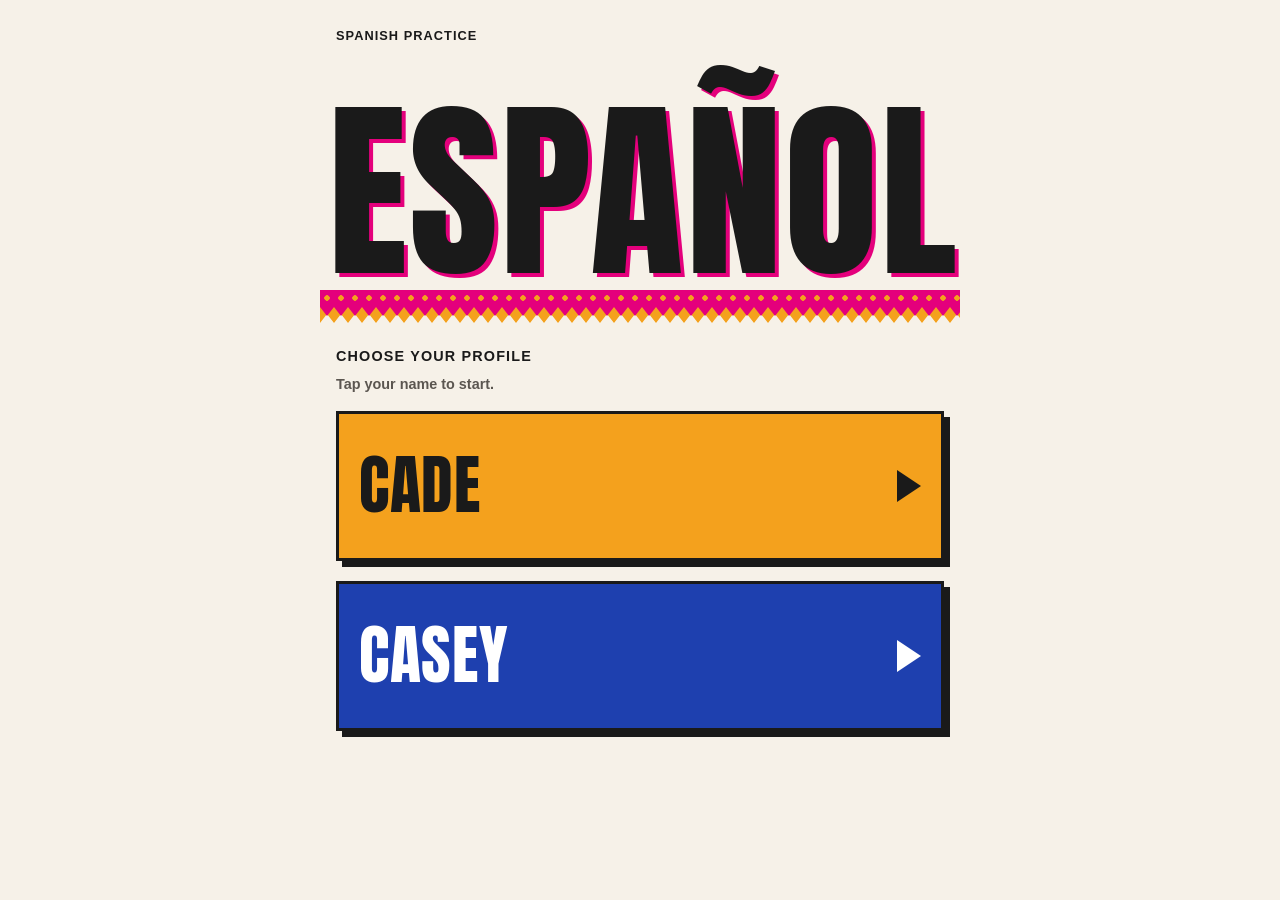
==== commit 4f7a82c6: "Poster look: Mexican cartel interface with the Anton display font The interface gets the spirit of a" ====
--- a/index.html
+++ b/index.html
@@ -6,10 +6,10 @@
   <meta name="apple-mobile-web-app-capable" content="yes">
   <meta name="mobile-web-app-capable" content="yes">
   <meta name="apple-mobile-web-app-title" content="Spanish">
-  <meta name="theme-color" content="#1B4FA0" media="(prefers-color-scheme: light)">
-  <meta name="theme-color" content="#121826" media="(prefers-color-scheme: dark)">
+  <meta name="theme-color" content="#F6F1E8">
   <link rel="manifest" href="manifest.webmanifest">
   <link rel="icon" href="data:,">
+  <link rel="preload" href="fonts/anton-latin-400-normal.woff2" as="font" type="font/woff2" crossorigin>
   <link rel="stylesheet" href="css/styles.css">
   <title>Spanish practice</title>
 </head>
@@ -21,6 +21,9 @@
   <!-- Screen 1: choose a profile. -->
   <section id="screen-profile" hidden>
     <h1 data-t="appTitle"></h1>
+    <!-- Decorative masthead word and a strip of cut paper (CSS only). -->
+    <p class="masthead-word" aria-hidden="true" lang="es">Español</p>
+    <div class="papel-picado" aria-hidden="true"></div>
     <h2 data-t="chooseProfile"></h2>
     <p class="note" data-t="chooseProfileHint"></p>
     <div class="stack">
@@ -32,12 +35,15 @@
   <!-- Screen 2: list of lessons. -->
   <section id="screen-lessons" hidden>
     <header class="topbar">
-      <div>
+      <div class="topbar-id">
         <h1 data-t="appTitle"></h1>
         <p id="lessons-profile" class="note"></p>
       </div>
       <button type="button" id="btn-settings" class="secondary" data-t="settings"></button>
     </header>
+    <!-- Decorative masthead word and a strip of cut paper (CSS only). -->
+    <p class="masthead-word" aria-hidden="true" lang="es">Español</p>
+    <div class="papel-picado" aria-hidden="true"></div>
     <p id="lessons-status" class="status" role="status"></p>
     <button type="button" id="btn-retry" data-t="retry" hidden></button>
     <div id="lessons-list" class="stack"></div>
--- a/css/styles.css
+++ b/css/styles.css
@@ -1,238 +1,451 @@
-/* Spanish practice - styles. Plain CSS, no framework. */
+/* Spanish practice - styles. Plain CSS, no framework.
+
+   The look is a Mexican poster: a lucha libre bill and a hand-painted shop sign.
+   Large condensed capitals, hard edges, flat color, and cheap-print offsets.
+   The tool has one color scheme: ink on paper. It has no dark mode.
+
+   Loud type (the display font) is only for these places:
+   the profile screen, the lesson list, the lesson title, the Begin view,
+   the result verdict, the score numbers, the end view, and the Settings heading.
+   Exercise screens stay clean and use the system font. */
+
+/* The display font. The file is in fonts/. The tool loads no font from another site. */
+@font-face {
+  font-family: "Anton";
+  font-style: normal;
+  font-weight: 400;
+  font-display: swap;
+  src: url(../fonts/anton-latin-400-normal.woff2) format("woff2");
+}
 
 /* Colors.
-   Main color: Talavera blue. Accent color: rosa mexicano (pink).
-   Use the accent only for the main action, the current item, and small highlights.
-   Keep green, yellow, and red for the meaning of scores and for pass or fail. */
+   Green, yellow, and red keep their meaning: pass, fail, and word scores.
+   Never use them for decoration.
+   Text on rosa and on cobalt is white. Text on marigold and on paper is ink. */
 :root {
-  /* Main color (blue) */
-  --blue: #1b4fa0;          /* fills: top bar, buttons with white text */
-  --blue-dark: #143c7a;     /* pressed or hover */
-  --blue-tint: #e8effa;     /* soft background */
-  --blue-ink: #1b4fa0;      /* blue text, outlines, focus ring */
-  /* Accent color (pink) */
-  --pink: #e6007e;          /* fill for the main button, with white text */
-  --pink-dark: #b80065;     /* pressed or hover */
-  --pink-tint: #fde6f2;     /* soft background of the current item */
-  --pink-hi: #e6007e;       /* progress, current-item outline, check marks */
-  /* Page */
-  --bg: #fbf8f3;
-  --card-bg: #ffffff;
-  --fg: #1c2230;
-  --muted: #5a6275;
-  --line: #d5dbe6;
-  --line-strong: #aab6cf;
-  --on-fill: #ffffff;       /* text on blue or pink fills */
-  --on-blue-soft: #dce6f7;  /* small text on the blue top bar */
-  --shadow: 0 1px 3px rgba(28, 34, 48, 0.12), 0 2px 8px rgba(28, 34, 48, 0.06);
-  /* Meaning colors: do not use for decoration */
-  --green: #1e8e3e;
-  --yellow: #f2b600;
-  --red: #d93025;
-  --warn-bg: #fff4d6;
-}
-
-@media (prefers-color-scheme: dark) {
-  :root {
-    --blue-ink: #6e9be6;
-    --blue-tint: #1d2b4d;
-    --pink-tint: #4a1636;
-    --pink-hi: #ff4fa8;
-    --bg: #121826;
-    --card-bg: #1b2234;
-    --fg: #f1f3f8;
-    --muted: #a9b1c4;
-    --line: #34405a;
-    --line-strong: #4a5878;
-    --warn-bg: #3b3115;
-    --shadow: 0 1px 3px rgba(0, 0, 0, 0.5);
-  }
-}
+  color-scheme: light;
+  --paper: #F6F1E8;       /* page background; the same as the picture backgrounds */
+  --ink: #1A1A1A;         /* text, borders, primary buttons */
+  --rosa: #E4007C;        /* rosa mexicano: bars, strip, accents, print offset */
+  --marigold: #F4A11D;    /* cempasuchil: bars, Begin button, Cade block */
+  --cobalt: #1E40AF;      /* bars, Casey block, focus ring */
+  --muted: #5B5650;       /* secondary text on paper */
+  --green: #1E8E3E;       /* meaning: pass, word score 80 or more */
+  --yellow: #F2B600;      /* meaning: word score 60 to 79 */
+  --red: #D93025;         /* meaning: fail, word score below 60 */
+  --warn-bg: #FFE9A8;     /* warning boxes: a tint of marigold */
+  --ink-faint: rgba(26, 26, 26, 0.15);
+  --font-display: "Anton", Impact, "Arial Narrow Bold", sans-serif;
+}
+
+/* ---------- Base ---------- */
 
 * { box-sizing: border-box; }
 
-html { -webkit-text-size-adjust: 100%; }
+html { -webkit-text-size-adjust: 100%; background: var(--paper); }
 
 [hidden] { display: none !important; }
 
 body {
   margin: 0;
-  background: var(--bg);
-  color: var(--fg);
-  /* Bold system font. Body text is 600. Headings, buttons, and labels are 700 to 800. */
+  background: var(--paper);
+  color: var(--ink);
+  /* Bold system font. Body text is 600. Headings, buttons, and labels are 700 or more. */
   font: 600 17px/1.45 -apple-system, BlinkMacSystemFont, "Segoe UI", Roboto, sans-serif;
   padding: env(safe-area-inset-top) env(safe-area-inset-right) env(safe-area-inset-bottom) env(safe-area-inset-left);
 }
 
+/* The masthead, the strip, and the lesson bars use negative margins to reach the screen edges.
+   The clip stops a sideways scroll if a font loads late. */
 main {
   max-width: 640px;
   margin: 0 auto;
   padding: 16px;
-}
-
-h1 { font-size: 1.6rem; font-weight: 800; color: var(--blue-ink); margin: 12px 0 4px; }
-h2 { font-size: 1.25rem; font-weight: 800; color: var(--blue-ink); margin: 24px 0 8px; }
-a { color: var(--blue-ink); font-weight: 700; }
+  overflow-x: clip;
+}
+
+h1, h2 { margin: 0; }
+p { margin: 8px 0; }
+a { color: var(--cobalt); font-weight: 700; }
 
 /* A clear focus ring for keyboard and switch users. */
-:focus-visible { outline: 3px solid var(--blue-ink); outline-offset: 2px; }
-p { margin: 8px 0; }
-
-label {
-  display: block;
-  margin: 16px 0 4px;
+:focus-visible { outline: 3px solid var(--cobalt); outline-offset: 2px; }
+
+.note { color: var(--muted); font-size: 0.9rem; font-weight: 600; }
+.status { min-height: 1.4em; margin: 8px 0 0; }
+.status.error { color: var(--red); font-weight: 700; }
+
+/* Warning boxes: a marigold tint with a hard ink edge on the left. */
+.warn, .banner, .lt-info {
+  background: var(--warn-bg);
+  padding: 10px 12px;
+  border-left: 2px solid var(--ink);
+}
+.banner { font-weight: 700; }
+
+.confirm {
+  margin-top: 12px;
+  padding: 12px;
+  border: 2px solid var(--ink);
+  background: var(--paper);
+}
+.confirm p { margin-top: 0; }
+
+.stack { display: flex; flex-direction: column; gap: 12px; margin-top: 16px; }
+.row { display: flex; flex-wrap: wrap; gap: 8px; margin-top: 12px; }
+
+/* Hide an element on screen but keep it usable. */
+.visually-hidden {
+  position: absolute; width: 1px; height: 1px; padding: 0; margin: -1px;
+  overflow: hidden; clip: rect(0 0 0 0); white-space: nowrap; border: 0;
+}
+
+/* ---------- Buttons and inputs ---------- */
+
+/* Primary button: ink fill, paper text, and a hard rosa shadow.
+   A pressed button moves 2 px down and right, and the shadow shrinks.
+   The :where wrapper gives these rules no weight, so each variant below can change them. */
+:where(button, label.button) {
+  -webkit-appearance: none;
+  appearance: none;
+  -webkit-tap-highlight-color: transparent;
+  font: inherit;
+  font-size: 0.95rem;
   font-weight: 700;
-}
-
-/* 17px or more stops the zoom on iPhone. */
+  text-transform: uppercase;
+  letter-spacing: 0.06em;
+  min-height: 48px;
+  padding: 10px 18px;
+  border: 2px solid var(--ink);
+  border-radius: 0;
+  background: var(--ink);
+  color: var(--paper);
+  box-shadow: 3px 3px 0 var(--rosa);
+  cursor: pointer;
+  touch-action: manipulation;
+}
+:where(button:active, label.button:active) {
+  transform: translate(2px, 2px);
+  box-shadow: 1px 1px 0 var(--rosa);
+}
+@media (hover: hover) {
+  :where(button:hover:not(:disabled), label.button:hover) { background: var(--rosa); color: #FFFFFF; }
+}
+
+/* Secondary button: an ink outline and no shadow. */
+button.secondary, label.button.secondary {
+  background: transparent;
+  color: var(--ink);
+  box-shadow: none;
+}
+@media (hover: hover) {
+  button.secondary:hover:not(:disabled), label.button.secondary:hover { background: var(--ink-faint); color: var(--ink); }
+}
+button.secondary:active:not(:disabled), label.button.secondary:active {
+  background: var(--ink);
+  color: var(--paper);
+  transform: none;
+  box-shadow: none;
+}
+
+button:disabled { opacity: 0.4; cursor: default; box-shadow: none; transform: none; }
+
+/* A label that looks like a button. It opens the file chooser. */
+label.button { display: inline-flex; align-items: center; justify-content: center; margin: 0; }
+
+/* Small buttons: Back, Settings, and Exercises. */
+#btn-lesson-back, #btn-settings-back, #btn-settings, .run-head button {
+  min-height: 40px;
+  padding: 4px 12px;
+  font-size: 0.8rem;
+}
+
+/* Inputs: paper, a hard ink edge, no rounded corners. 17 px or more stops the zoom on iPhone. */
 input, select {
+  -webkit-appearance: none;
+  appearance: none;
   width: 100%;
   font: inherit;
   font-size: 17px;
   padding: 10px;
-  min-height: 44px;
-  border: 2px solid var(--line-strong);
-  border-radius: 10px;
-  background: var(--card-bg);
-  color: var(--fg);
-}
-input:focus, select:focus { border-color: var(--blue-ink); }
+  min-height: 48px;
+  border: 2px solid var(--ink);
+  border-radius: 0;
+  background-color: var(--paper);
+  color: var(--ink);
+}
+input:focus, select:focus { border-color: var(--cobalt); }
+
+/* The arrow of a select box. Two gradients draw a small ink triangle. */
+select {
+  padding-right: 44px;
+  background-image: linear-gradient(45deg, transparent 50%, var(--ink) 50%), linear-gradient(135deg, var(--ink) 50%, transparent 50%);
+  background-position: calc(100% - 23px) 50%, calc(100% - 17px) 50%;
+  background-size: 6px 6px, 6px 6px;
+  background-repeat: no-repeat;
+}
 
 /* A text input that hides the characters. Safari then offers no password autofill. */
 input.secret { -webkit-text-security: disc; }
 
-/* A plain button is the main action of a screen (Start, Begin, Record, Next): pink. */
-button, label.button {
-  font: inherit;
+/* ---------- Type ---------- */
+
+/* Kicker: a small line of tracked capitals. */
+.kicker,
+h2,
+label:not(.button),
+.run-count,
+.sv-main-label,
+.sv-small-label,
+.sv-words-title,
+#screen-profile h1,
+.topbar h1,
+#lessons-profile {
+  font-size: 0.8rem;
   font-weight: 700;
-  min-height: 48px;
-  padding: 10px 18px;
-  border: 0;
-  border-radius: 12px;
-  background: var(--pink);
-  color: var(--on-fill);
-  cursor: pointer;
-  touch-action: manipulation;
-}
-button:active { background: var(--pink-dark); }
-/* :where keeps this rule weak, so buttons with their own colors keep them. */
-@media (hover: hover) { :where(button:hover:not(:disabled)) { background: var(--pink-dark); } }
-
-/* A secondary button: white with a blue outline. */
-button.secondary, label.button.secondary {
-  background: var(--card-bg);
-  color: var(--blue-ink);
-  border: 2px solid var(--blue-ink);
-}
-button.secondary:active, label.button.secondary:active { background: var(--blue-tint); }
-@media (hover: hover) { button.secondary:hover:not(:disabled), label.button.secondary:hover { background: var(--blue-tint); } }
-
-button.big { width: 100%; min-height: 64px; font-size: 1.25rem; font-weight: 800; }
-/* The two profile buttons are equal choices, so they are blue and not pink. */
-#screen-profile button.big { background: var(--blue); }
-#screen-profile button.big:active { background: var(--blue-dark); }
-@media (hover: hover) { #screen-profile button.big:hover { background: var(--blue-dark); } }
-button:disabled { opacity: 0.4; cursor: default; }
-
-.stack { display: flex; flex-direction: column; gap: 12px; margin-top: 16px; }
-.row { display: flex; flex-wrap: wrap; gap: 8px; margin-top: 12px; }
-
-.topbar {
-  display: flex;
-  justify-content: space-between;
-  align-items: flex-start;
-  gap: 12px;
-}
-.topbar h1 { margin-top: 0; }
-
-/* The top bar of the lesson list is a blue block with white text. */
-#screen-lessons .topbar {
-  align-items: center;
-  margin-top: 4px;
-  padding: 14px 16px;
-  border-radius: 14px;
-  background: var(--blue);
-  color: var(--on-fill);
-  box-shadow: var(--shadow);
-}
-#screen-lessons .topbar h1 { margin: 0; color: var(--on-fill); }
-#screen-lessons .topbar .note { margin: 2px 0 0; color: var(--on-blue-soft); }
-#screen-lessons .topbar button.secondary { background: transparent; color: var(--on-fill); border-color: var(--on-fill); flex: 0 0 auto; }
-#screen-lessons .topbar button.secondary:active { background: var(--blue-dark); }
-@media (hover: hover) { #screen-lessons .topbar button.secondary:hover { background: var(--blue-dark); } }
-
-.note { color: var(--muted); font-size: 0.9rem; font-weight: 600; }
-.status { min-height: 1.4em; margin: 8px 0 0; }
-.status.error { color: var(--red); font-weight: 700; }
-.warn, .banner { background: var(--warn-bg); padding: 10px 12px; border-radius: 8px; }
-.banner { font-weight: 700; }
-
-.confirm {
-  margin-top: 12px;
-  padding: 12px;
-  border: 1px solid var(--line);
-  border-radius: 12px;
-  background: var(--card-bg);
-  box-shadow: var(--shadow);
-}
-.confirm p { margin-top: 0; }
-
-/* Lesson list: each lesson is one large button. */
+  text-transform: uppercase;
+  letter-spacing: 0.08em;
+  line-height: 1.3;
+}
+h2 { font-size: 0.9rem; margin: 24px 0 8px; }
+label:not(.button) { display: block; margin: 16px 0 4px; }
+
+/* Display type: large condensed capitals. Use it only in the places that the top comment lists. */
+.display,
+.masthead-word,
+#lesson-title,
+#screen-settings h1,
+#screen-profile button.big,
+.lesson-item .lesson-title,
+.run-verdict,
+.sv-main-number,
+.sv-small-number,
+.run-jump-num,
+#lesson-runner > h2:first-child,
+#lesson-runner > .row:not(.run-nav):not(.run-audio) > button:not(.secondary) {
+  font-family: var(--font-display);
+  font-weight: 400;
+  font-synthesis: none;
+  text-transform: uppercase;
+  letter-spacing: 0.01em;
+  line-height: 0.92;
+}
+
+/* ---------- Papel picado and the masthead ---------- */
+
+/* The masthead word. The size makes the ink of the word span the width from the left gutter
+   to the right edge of the screen, with 4 px left for the print offset.
+   The ink of ESPAÑOL is 3.205 em wide. The negative margin hides the left side bearing.
+   The top margin keeps room for the tilde of the letter Ñ. */
+.masthead-word {
+  margin: 0.3em 0 0 -0.04em;
+  font-size: clamp(64px, calc((100vw - 20px) / 3.205), 193px);
+  white-space: nowrap;
+  color: var(--ink);
+  text-shadow: 4px 4px 0 var(--rosa);
+}
+
+/* Papel picado: a strip of cut paper. The zigzag edge uses clip-path.
+   The round holes use a mask. The marigold strip sits behind the rosa strip, half a tooth apart.
+   A script made the two polygons. Each tooth is 14 px wide. 47 teeth cover 658 px. */
+.papel-picado {
+  --zig-rosa: polygon(0 0, 658px 0, 658px 17px, 651px 26px, 644px 17px, 637px 26px, 630px 17px, 623px 26px, 616px 17px, 609px 26px, 602px 17px, 595px 26px, 588px 17px, 581px 26px, 574px 17px, 567px 26px, 560px 17px, 553px 26px, 546px 17px, 539px 26px, 532px 17px, 525px 26px, 518px 17px, 511px 26px, 504px 17px, 497px 26px, 490px 17px, 483px 26px, 476px 17px, 469px 26px, 462px 17px, 455px 26px, 448px 17px, 441px 26px, 434px 17px, 427px 26px, 420px 17px, 413px 26px, 406px 17px, 399px 26px, 392px 17px, 385px 26px, 378px 17px, 371px 26px, 364px 17px, 357px 26px, 350px 17px, 343px 26px, 336px 17px, 329px 26px, 322px 17px, 315px 26px, 308px 17px, 301px 26px, 294px 17px, 287px 26px, 280px 17px, 273px 26px, 266px 17px, 259px 26px, 252px 17px, 245px 26px, 238px 17px, 231px 26px, 224px 17px, 217px 26px, 210px 17px, 203px 26px, 196px 17px, 189px 26px, 182px 17px, 175px 26px, 168px 17px, 161px 26px, 154px 17px, 147px 26px, 140px 17px, 133px 26px, 126px 17px, 119px 26px, 112px 17px, 105px 26px, 98px 17px, 91px 26px, 84px 17px, 77px 26px, 70px 17px, 63px 26px, 56px 17px, 49px 26px, 42px 17px, 35px 26px, 28px 17px, 21px 26px, 14px 17px, 7px 26px, 0 17px);
+  --zig-gold: polygon(-7px 0, 672px 0, 665px 24px, 658px 33px, 651px 24px, 644px 33px, 637px 24px, 630px 33px, 623px 24px, 616px 33px, 609px 24px, 602px 33px, 595px 24px, 588px 33px, 581px 24px, 574px 33px, 567px 24px, 560px 33px, 553px 24px, 546px 33px, 539px 24px, 532px 33px, 525px 24px, 518px 33px, 511px 24px, 504px 33px, 497px 24px, 490px 33px, 483px 24px, 476px 33px, 469px 24px, 462px 33px, 455px 24px, 448px 33px, 441px 24px, 434px 33px, 427px 24px, 420px 33px, 413px 24px, 406px 33px, 399px 24px, 392px 33px, 385px 24px, 378px 33px, 371px 24px, 364px 33px, 357px 24px, 350px 33px, 343px 24px, 336px 33px, 329px 24px, 322px 33px, 315px 24px, 308px 33px, 301px 24px, 294px 33px, 287px 24px, 280px 33px, 273px 24px, 266px 33px, 259px 24px, 252px 33px, 245px 24px, 238px 33px, 231px 24px, 224px 33px, 217px 24px, 210px 33px, 203px 24px, 196px 33px, 189px 24px, 182px 33px, 175px 24px, 168px 33px, 161px 24px, 154px 33px, 147px 24px, 140px 33px, 133px 24px, 126px 33px, 119px 24px, 112px 33px, 105px 24px, 98px 33px, 91px 24px, 84px 33px, 77px 24px, 70px 33px, 63px 24px, 56px 33px, 49px 24px, 42px 33px, 35px 24px, 28px 33px, 21px 24px, 14px 33px, 7px 24px, 0px 33px, -7px 24px);
+  position: relative;
+  height: 33px;
+  margin: 10px -16px 0;
+}
+.papel-picado::before,
+.papel-picado::after {
+  content: "";
+  position: absolute;
+  top: 0;
+  left: 0;
+  right: 0;
+}
+.papel-picado::before {
+  height: 33px;
+  background: var(--marigold);
+  -webkit-clip-path: var(--zig-gold);
+  clip-path: var(--zig-gold);
+}
+.papel-picado::after {
+  height: 26px;
+  background: var(--rosa);
+  -webkit-clip-path: var(--zig-rosa);
+  clip-path: var(--zig-rosa);
+  -webkit-mask-image: radial-gradient(circle at 7px 8px, transparent 2.5px, #000 3px);
+  mask-image: radial-gradient(circle at 7px 8px, transparent 2.5px, #000 3px);
+  -webkit-mask-size: 14px 100%;
+  mask-size: 14px 100%;
+  -webkit-mask-repeat: repeat-x;
+  mask-repeat: repeat-x;
+}
+
+/* ---------- Profile screen ---------- */
+
+#screen-profile h1 { margin-top: 12px; }
+#screen-profile h2 { margin: 24px 0 4px; }
+#screen-profile .stack { gap: 20px; margin-top: 16px; }
+
+/* Two blocks of flat color with a hard ink shadow. They are equal choices.
+   They grow with the screen height, so the poster fills a tall phone. */
+#screen-profile button.big {
+  position: relative;
+  width: 100%;
+  min-height: clamp(112px, 17vh, 150px);
+  padding: 8px 20px;
+  border: 3px solid var(--ink);
+  font-size: 64px;
+  text-align: left;
+  box-shadow: 6px 6px 0 var(--ink);
+}
+/* A solid triangle on the right shows that the block is a button. */
+#screen-profile button.big::after {
+  content: "";
+  position: absolute;
+  top: 50%;
+  right: 20px;
+  margin-top: -16px;
+  border-style: solid;
+  border-width: 16px 0 16px 24px;
+  border-color: transparent transparent transparent currentColor;
+}
+#screen-profile button.big[data-profile="cade"] { background: var(--marigold); color: var(--ink); }
+#screen-profile button.big[data-profile="casey"] { background: var(--cobalt); color: #FFFFFF; }
+@media (hover: hover) {
+  #screen-profile button.big:hover { transform: translate(-1px, -1px); box-shadow: 7px 7px 0 var(--ink); }
+}
+#screen-profile button.big:active { transform: translate(4px, 4px); box-shadow: 2px 2px 0 var(--ink); }
+
+/* ---------- Lesson list ---------- */
+
+/* The kicker row: the app title and the profile on the left, the Settings button on the right. */
+.topbar { display: flex; justify-content: space-between; align-items: center; gap: 12px; }
+.topbar-id { display: flex; flex-wrap: wrap; align-items: baseline; gap: 0 0.3em; min-width: 0; }
+.topbar h1 { margin: 0; }
+/* The dot hangs at the end of the title. If the row wraps, the dot does not start the second line. */
+.topbar h1::after { content: " \00B7"; }
+#lessons-profile { margin: 0; color: var(--muted); }
+#btn-settings { flex: 0 0 auto; }
+
+#lessons-status { margin: 10px 0 0; }
+#lessons-status:empty { min-height: 0; margin: 0; }
+#btn-retry { margin-top: 12px; }
+
+/* The lesson bars reach both screen edges. An ink rule separates them. */
+#lessons-list {
+  gap: 0;
+  margin: 12px -16px 0;
+  border-top: 3px solid var(--ink);
+}
 button.lesson-item {
   display: block;
   width: 100%;
   min-height: 72px;
   padding: 14px 16px;
+  border: 0;
+  border-bottom: 3px solid var(--ink);
   text-align: left;
+  font-size: 1rem;
   font-weight: 600;
-  background: var(--card-bg);
-  color: var(--fg);
-  border: 1px solid var(--line);
-  border-left: 8px solid var(--blue-ink);
-  border-radius: 14px;
-  box-shadow: var(--shadow);
-}
-button.lesson-item:active { background: var(--blue-tint); }
-@media (hover: hover) { button.lesson-item:hover { background: var(--blue-tint); } }
-.lesson-item .lesson-title { display: block; font-size: 1.2rem; font-weight: 800; color: var(--blue-ink); }
-.lesson-item .lesson-title-en { display: block; color: var(--muted); }
-.lesson-item .lesson-meta { display: block; margin-top: 6px; font-size: 0.9rem; color: var(--muted); }
-
-.exercise-list { padding-left: 0; list-style: none; }
-.exercise-list li {
-  padding: 12px 14px;
-  margin-bottom: 8px;
-  border: 1px solid var(--line);
-  border-radius: 12px;
-  background: var(--card-bg);
-  box-shadow: var(--shadow);
-}
-.exercise-list .exercise-type { color: var(--muted); }
+  letter-spacing: 0;
+  text-transform: none;
+  box-shadow: none;
+}
+/* The colors cycle: marigold, cobalt, rosa. */
+#lessons-list > .lesson-item:nth-child(3n+1) { background: var(--marigold); color: var(--ink); }
+#lessons-list > .lesson-item:nth-child(3n+2) { background: var(--cobalt); color: #FFFFFF; }
+#lessons-list > .lesson-item:nth-child(3n) { background: var(--rosa); color: #FFFFFF; }
+button.lesson-item:active { transform: none; box-shadow: inset 0 0 0 4px var(--ink); }
+@media (hover: hover) { button.lesson-item:hover { filter: brightness(1.07); } }
+
+/* A title can wrap to two lines. The line height is a little more than the display style,
+   so the accent marks of a capital letter do not touch the line above. */
+.lesson-item .lesson-title { display: block; font-size: 1.75rem; line-height: 1.12; }
+.lesson-item .lesson-title-en { display: block; margin-top: 2px; font-size: 0.95rem; opacity: 0.85; }
+/* The meta line is a kicker: small tracked capitals. */
+.lesson-item .lesson-meta { display: block; margin-top: 6px; font-size: 0.75rem; font-weight: 700; letter-spacing: 0.06em; line-height: 1.3; text-transform: uppercase; }
+/* White on rosa has a contrast of only 4.6 to 1. A faded subtitle would be too faint there. */
+#lessons-list > .lesson-item:nth-child(3n) .lesson-title-en { opacity: 1; }
 
 details { margin-top: 20px; }
-summary { cursor: pointer; font-weight: 700; color: var(--blue-ink); min-height: 44px; display: flex; align-items: center; }
+summary { cursor: pointer; font-weight: 700; min-height: 44px; display: flex; align-items: center; text-decoration: underline; }
 .problem-file { font-weight: 700; margin: 12px 0 4px; word-break: break-word; }
 .problem-list { margin: 0; padding-left: 20px; font-size: 0.9rem; }
 
-/* A label that looks like a button. It opens the file chooser. */
-label.button { display: inline-flex; align-items: center; justify-content: center; margin: 0; font-weight: 700; }
-
-/* Hide an element on screen but keep it usable. */
-.visually-hidden {
-  position: absolute; width: 1px; height: 1px; padding: 0; margin: -1px;
-  overflow: hidden; clip: rect(0 0 0 0); white-space: nowrap; border: 0;
-}
-
-/* ---------- Lesson runner (js/runner.js) ---------- */
-.run-count { margin: 12px 0 6px; font-weight: 700; color: var(--muted); }
-
-.run-bar {
-  height: 10px;
-  border-radius: 5px;
-  background: var(--blue-tint);
-  overflow: hidden;
-}
-.run-bar-fill { height: 100%; background: var(--pink-hi); }
+/* ---------- Lesson screen ---------- */
+
+#lesson-title {
+  margin: 16px 0 0;
+  padding-bottom: 6px;
+  border-bottom: 3px solid var(--ink);
+  font-size: 2.25rem;
+  line-height: 1.12;
+}
+#lesson-title-en { margin: 8px 0 0; }
+
+/* The loud buttons: Start, Begin, Retry, Go to Settings, Back to exercise N, and Do it again.
+   Each is a full-width marigold block with a hard rosa shadow. */
+#lesson-runner > .row:not(.run-nav):not(.run-audio) > button:not(.secondary) {
+  flex: 1 1 100%;
+  min-height: 64px;
+  padding: 8px 18px;
+  border: 3px solid var(--ink);
+  background: var(--marigold);
+  color: var(--ink);
+  font-size: 2rem;
+  box-shadow: 4px 4px 0 var(--rosa);
+}
+@media (hover: hover) {
+  #lesson-runner > .row:not(.run-nav):not(.run-audio) > button:not(.secondary):hover {
+    background: var(--marigold);
+    color: var(--ink);
+    transform: translate(-1px, -1px);
+    box-shadow: 5px 5px 0 var(--rosa);
+  }
+}
+#lesson-runner > .row:not(.run-nav):not(.run-audio) > button:not(.secondary):active {
+  transform: translate(3px, 3px);
+  box-shadow: 1px 1px 0 var(--rosa);
+}
+
+/* The end view heading. */
+#lesson-runner > h2:first-child { margin: 24px 0 8px; font-size: 2.5rem; line-height: 1.1; }
+
+/* The exercise grid: squares with a hard ink edge. */
+.run-jump-grid { display: grid; grid-template-columns: repeat(auto-fill, minmax(64px, 1fr)); gap: 8px; margin-top: 8px; }
+button.run-jump {
+  position: relative;
+  display: flex;
+  flex-direction: column;
+  align-items: center;
+  justify-content: flex-start;
+  gap: 2px;
+  min-height: 72px;
+  padding: 8px 4px 6px;
+  background: var(--paper);
+  letter-spacing: 0;
+  text-transform: none;
+  line-height: 1.1;
+}
+.run-jump-num { font-size: 1.6rem; }
+.run-jump-type { font-size: 0.7rem; font-weight: 700; text-align: center; overflow-wrap: anywhere; }
+button.run-jump-passed { border: 3px solid var(--green); }
+.run-jump-check { position: absolute; top: 1px; right: 4px; font-size: 0.8rem; font-weight: 800; color: var(--green); }
+button.run-jump:active .run-jump-check { color: var(--paper); }
+/* The current exercise: a rosa outline and a marigold tint. */
+button.run-jump-current { outline: 3px solid var(--rosa); outline-offset: 1px; background: var(--warn-bg); }
+button.run-jump-current:active { background: var(--ink); }
+
+/* ---------- Exercise screens: clean, with the system font ---------- */
+
+.run-head { display: flex; justify-content: space-between; align-items: center; gap: 8px; margin: 12px 0 8px; }
+.run-count { margin: 0; color: var(--muted); }
+.run-head button { flex: 0 0 auto; }
+
+.run-bar { height: 6px; background: var(--ink-faint); overflow: hidden; }
+.run-bar-fill { height: 100%; background: var(--rosa); }
 
 .run-audio { margin-top: 16px; }
 .run-audio button { flex: 1 1 140px; }
@@ -240,60 +453,102 @@
 .run-area { margin-top: 16px; }
 
 .run-english { margin-top: 16px; }
-.run-english-text { margin: 0; padding: 10px 12px; border-radius: 10px; background: var(--blue-tint); }
-
+.run-english-text { margin: 0; padding: 10px 12px; border-left: 4px solid var(--ink); background: rgba(26, 26, 26, 0.06); }
+
+/* The result panel. The verdict is a band across the top: green for a pass, red for a fail. */
 .run-result {
   margin-top: 16px;
   padding: 12px 14px;
-  border: 1px solid var(--line);
-  border-radius: 12px;
-  background: var(--card-bg);
-  box-shadow: var(--shadow);
+  border: 3px solid var(--ink);
+  background: var(--paper);
 }
 .run-result p { margin: 6px 0; }
-.run-verdict { font-size: 1.2rem; font-weight: 800; }
-.run-pass { color: var(--green); }
-.run-fail { color: var(--red); }
+/* The verdict band: display capitals in white on green or red. */
+.run-result .run-verdict {
+  margin: -12px -14px 10px;
+  padding: 10px 14px 8px;
+  font-size: 1.6rem;
+  color: #FFFFFF;
+}
+.run-result .run-pass { background: var(--green); }
+.run-result .run-fail { background: var(--red); }
+/* If the verdict is the only line, the band fills the whole panel. */
+.run-result .run-verdict:last-child { margin-bottom: -12px; }
 .run-spanish { font-size: 1.3rem; font-weight: 800; }
 
 .run-nav button { flex: 1 1 140px; }
 
+/* The optional picture of an exercise (js/runner.js). */
+.run-image { display: block; width: 60%; max-width: 240px; aspect-ratio: 1 / 1; object-fit: contain; margin: 12px auto 0; }
+
 /* ---------- Score view (js/score-view.js) ---------- */
+
 .sv-root { margin-top: 12px; }
 .sv-main { text-align: center; margin: 8px 0; }
-.sv-main-number { display: block; font-size: 2.6rem; font-weight: 800; line-height: 1.1; color: var(--blue-ink); }
-.sv-main-label { display: block; color: var(--muted); font-size: 0.9rem; }
-.sv-small-row { display: flex; justify-content: center; gap: 24px; margin: 8px 0 16px; }
+.sv-main-number { display: block; font-size: 4.5rem; line-height: 0.9; text-shadow: 3px 3px 0 var(--ink); }
+.sv-main.sv-green .sv-main-number { color: var(--green); }
+.sv-main.sv-yellow .sv-main-number { color: var(--yellow); }
+.sv-main.sv-red .sv-main-number { color: var(--red); }
+.sv-main-label { display: block; margin-top: 8px; color: var(--muted); }
+.sv-small-row { display: flex; justify-content: center; gap: 28px; margin: 8px 0 16px; }
 .sv-small { text-align: center; }
-.sv-small-number { display: block; font-size: 1.3rem; font-weight: 800; color: var(--blue-ink); }
-.sv-small-label { display: block; color: var(--muted); font-size: 0.85rem; }
-.sv-words-title { font-size: 1rem; font-weight: 800; margin: 12px 0 6px; }
+.sv-small-number { display: block; font-size: 1.8rem; color: var(--ink); }
+.sv-small-label { display: block; margin-top: 2px; color: var(--muted); }
+.sv-words-title { margin: 12px 0 6px; }
 .sv-words { display: flex; flex-wrap: wrap; gap: 6px; }
+
+/* The word buttons keep the system font and the normal case. */
 button.sv-word {
-  min-height: 44px; padding: 6px 12px; border-radius: 10px; font-weight: 700;
-  border: 2px solid transparent; background: var(--line); color: var(--fg);
-}
-button.sv-word.sv-green { background: var(--green); color: #ffffff; }
-button.sv-word.sv-yellow { background: var(--yellow); color: #1c1c1e; }
-button.sv-word.sv-red { background: var(--red); color: #ffffff; }
-button.sv-word.sv-omitted { text-decoration: line-through; border-color: var(--fg); }
-button.sv-word.sv-inserted { border-style: dashed; border-color: var(--fg); }
-button.sv-word.sv-selected { outline: 3px solid var(--blue-ink); outline-offset: 2px; }
+  min-height: 44px;
+  padding: 6px 12px;
+  border: 2px solid transparent;
+  background: var(--ink-faint);
+  color: var(--ink);
+  font-size: 1rem;
+  font-weight: 700;
+  letter-spacing: 0;
+  text-transform: none;
+  box-shadow: none;
+}
+button.sv-word:active { transform: none; }
+button.sv-word.sv-green { background: var(--green); color: #FFFFFF; }
+button.sv-word.sv-yellow { background: var(--yellow); color: #1C1C1E; }
+button.sv-word.sv-red { background: var(--red); color: #FFFFFF; }
+button.sv-word.sv-omitted { text-decoration: line-through; border-color: var(--ink); }
+button.sv-word.sv-inserted { border-style: dashed; border-color: var(--ink); }
+button.sv-word.sv-selected { outline: 3px solid var(--rosa); outline-offset: 2px; }
 .sv-detail { min-height: 1.4em; margin: 8px 0; font-weight: 700; }
 .sv-legend { display: flex; flex-wrap: wrap; gap: 12px; color: var(--muted); font-size: 0.85rem; }
 .sv-legend-item { display: inline-flex; align-items: center; gap: 4px; }
-.sv-swatch { display: inline-block; width: 12px; height: 12px; border-radius: 3px; }
+.sv-swatch { display: inline-block; width: 12px; height: 12px; border: 1px solid var(--ink); }
 .sv-swatch.sv-green { background: var(--green); }
 .sv-swatch.sv-yellow { background: var(--yellow); }
 .sv-swatch.sv-red { background: var(--red); }
 .sv-error { color: var(--red); font-weight: 700; }
 
+/* The "Hear it" and "Slow" buttons under the word detail line (js/score-view.js). */
+.sv-hear { display: flex; flex-wrap: wrap; gap: 8px; margin: 8px 0; }
+.sv-hear button { min-height: 44px; }
+
+/* The English gloss of a tapped word, under the detail line (js/score-view.js). */
+.sv-gloss { margin: 4px 0; font-weight: 700; color: var(--ink); }
+
 /* ---------- Listen and choose (js/ex-listen-choose.js) ---------- */
+
 .lc-prompt { margin: 0 0 12px; color: var(--muted); }
 .lc-grid { display: grid; grid-template-columns: 1fr 1fr; gap: 12px; }
-button.lc-choice { position: relative; padding: 6px; min-height: 0; background: var(--card-bg); border: 2px solid var(--line); border-radius: 14px; box-shadow: var(--shadow); cursor: pointer; line-height: 0; }
-button.lc-choice:active { background: var(--blue-tint); border-color: var(--blue-ink); }
-.lc-image { width: 100%; aspect-ratio: 1 / 1; object-fit: contain; display: block; border-radius: 8px; pointer-events: none; }
+button.lc-choice {
+  position: relative;
+  padding: 6px;
+  min-height: 0;
+  background: var(--paper);
+  border: 2px solid var(--ink);
+  box-shadow: none;
+  cursor: pointer;
+  line-height: 0;
+}
+button.lc-choice:active { transform: none; background: var(--paper); border-color: var(--cobalt); }
+.lc-image { width: 100%; aspect-ratio: 1 / 1; object-fit: contain; display: block; pointer-events: none; }
 button.lc-choice:disabled { cursor: default; opacity: 1; }
 button.lc-choice.lc-wrong { opacity: 0.35; border-color: var(--red); }
 .lc-wrong::after { content: "\2715"; position: absolute; top: 6px; right: 10px; font-size: 1.6rem; line-height: 1; color: var(--red); }
@@ -301,6 +556,7 @@
 .lc-correct::after { content: "\2713"; position: absolute; top: 6px; right: 10px; font-size: 1.8rem; line-height: 1; font-weight: 700; color: var(--green); }
 
 /* ---------- Listen and type (js/ex-listen-type.js) ---------- */
+
 .lt-prompt { margin: 0 0 12px; color: var(--muted); }
 .lt-form { display: flex; gap: 8px; align-items: stretch; }
 input.lt-input { flex: 1 1 auto; min-width: 0; width: auto; }
@@ -310,39 +566,31 @@
 .lt-line { margin: 4px 0; }
 .lt-line-label { color: var(--muted); }
 .lt-line-value { font-weight: 800; }
-.lt-info { margin: 6px 0; padding: 8px 10px; background: var(--warn-bg); border-radius: 8px; }
+.lt-info { margin: 6px 0; }
 
 /* ---------- Record flow: repeat and read aloud (js/ex-repeat.js, js/ex-read-aloud.js) ---------- */
+
 .rp-flow { display: flex; flex-direction: column; gap: 12px; margin-top: 16px; }
 .rp-hint { margin: 0; }
+/* The Record button is the main action of an exercise. It is large, but it keeps the system font. */
+button.rp-record { width: 100%; min-height: 64px; font-size: 1.1rem; }
+/* While the tool listens, the button turns red on paper. */
 .rp-flow[data-state="listening"] .rp-record,
-.rp-flow[data-state="processing"] .rp-record { background: transparent; color: var(--red); border: 2px solid var(--red); }
-.rp-busy { align-self: center; width: 28px; height: 28px; border: 4px solid var(--line); border-top-color: var(--pink-hi); border-radius: 50%; animation: rp-spin 0.9s linear infinite; }
+.rp-flow[data-state="processing"] .rp-record { background: var(--paper); color: var(--red); border: 2px solid var(--red); box-shadow: none; }
+/* The busy spinner is the only round shape. */
+.rp-busy { align-self: center; width: 28px; height: 28px; border: 4px solid var(--ink-faint); border-top-color: var(--rosa); border-radius: 50%; animation: rp-spin 0.9s linear infinite; }
 @keyframes rp-spin { to { transform: rotate(360deg); } }
-@media (prefers-reduced-motion: reduce) { .rp-busy { animation: none; border-right-color: var(--pink-hi); } }
+@media (prefers-reduced-motion: reduce) { .rp-busy { animation: none; border-right-color: var(--rosa); } }
 .rp-status { text-align: center; }
 .rp-result { margin-top: 4px; }
 .ra-text { margin: 16px 0 0; font-size: 1.75rem; font-weight: 800; line-height: 1.3; text-align: center; overflow-wrap: anywhere; }
 
-/* The optional picture of an exercise (js/runner.js). */
-.run-image { display: block; width: 60%; max-width: 240px; aspect-ratio: 1 / 1; object-fit: contain; margin: 12px auto 0; border-radius: 12px; }
-
-/* The "Hear it" and "Slow" buttons under the word detail line (js/score-view.js). */
-.sv-hear { display: flex; flex-wrap: wrap; gap: 8px; margin: 8px 0; }
-.sv-hear button { min-height: 44px; }
-
-/* The English gloss of a tapped word, under the detail line (js/score-view.js). */
-.sv-gloss { margin: 4px 0; font-weight: 700; color: var(--fg); }
-
-/* The exercise grid and the exercise header (js/runner.js). */
-.run-head { display: flex; justify-content: space-between; align-items: center; gap: 8px; margin: 12px 0 6px; }
-.run-head .run-count { margin: 0; }
-.run-head button { min-height: 40px; padding: 6px 12px; flex: 0 0 auto; }
-.run-jump-grid { display: grid; grid-template-columns: repeat(auto-fill, minmax(64px, 1fr)); gap: 8px; margin-top: 8px; }
-button.run-jump { position: relative; display: flex; flex-direction: column; align-items: center; justify-content: center; gap: 2px; min-height: 56px; padding: 6px 4px; line-height: 1.15; }
-.run-jump-num { font-size: 1.4rem; font-weight: 800; }
-.run-jump-type { font-size: 0.7rem; font-weight: 700; text-align: center; overflow-wrap: anywhere; }
-button.run-jump-passed { border: 2px solid var(--green); }
-.run-jump-check { position: absolute; top: 2px; right: 5px; font-size: 0.8rem; font-weight: 800; color: var(--green); }
-/* The current exercise: pink outline and soft pink background. */
-button.run-jump-current { outline: 3px solid var(--pink-hi); outline-offset: 2px; background: var(--pink-tint); }
+/* ---------- Settings ---------- */
+
+#screen-settings h1 {
+  margin: 16px 0 0;
+  padding-bottom: 6px;
+  border-bottom: 3px solid var(--ink);
+  font-size: 2.25rem;
+}
+#screen-settings p.warn { margin-top: 16px; }
